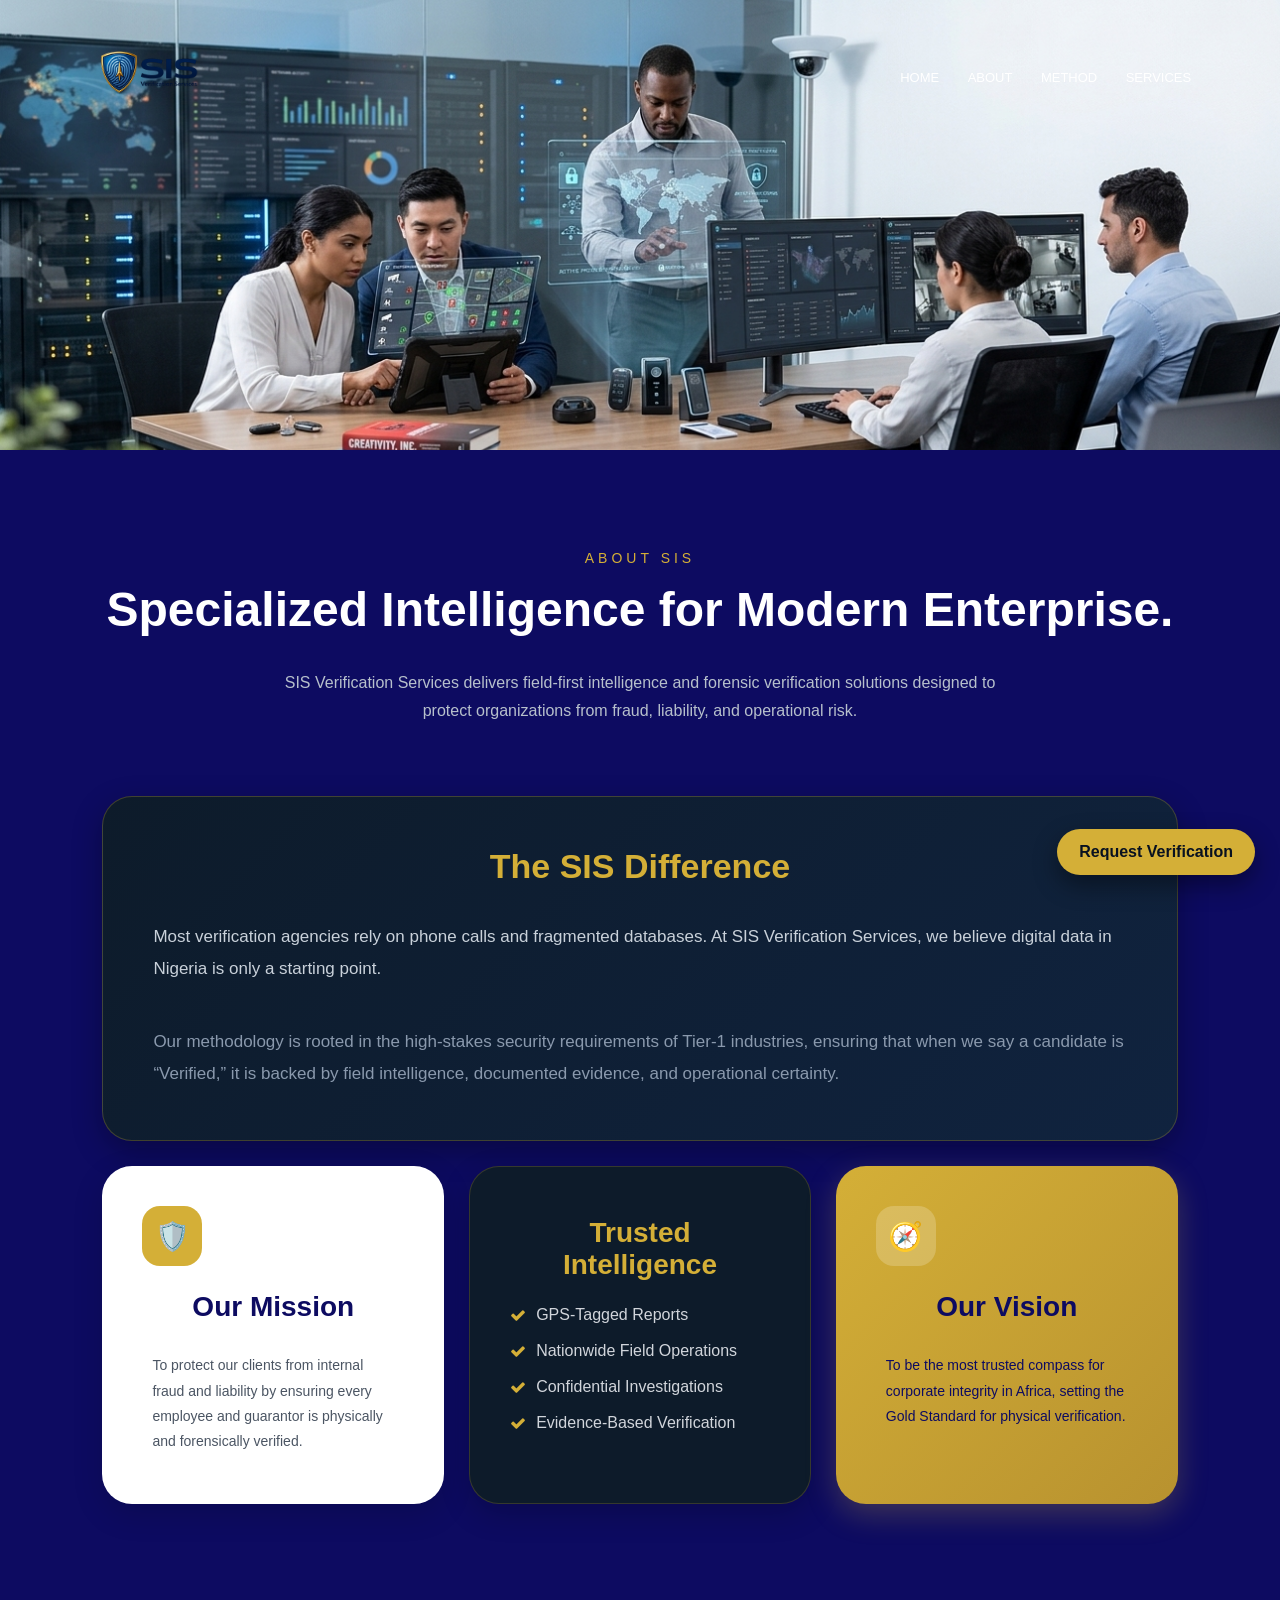
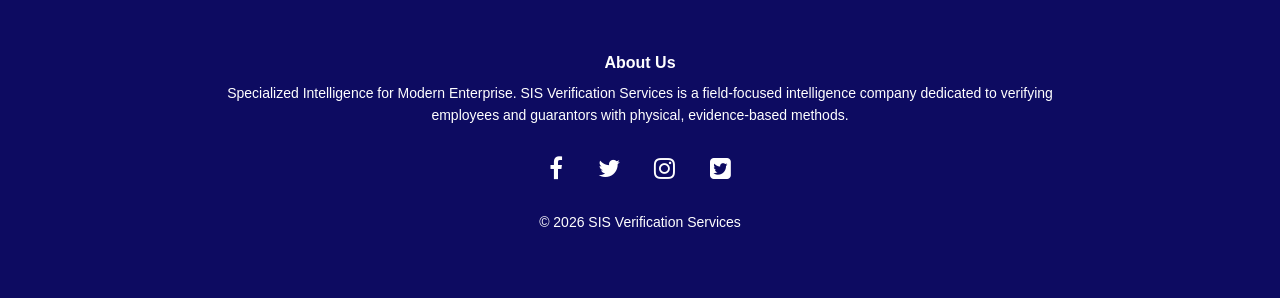
==== about.html @ 5c7cf448 "Add files via upload" ====
<!DOCTYPE html>
<html lang="en">

<head>
    <meta charset="UTF-8">
    <meta name="viewport" content="width=device-width, initial-scale=1.0">
    <title>Document</title>
    <link rel="stylesheet" href="./style.css">
    <link rel="stylesheet" href="https://cdnjs.cloudflare.com/ajax/libs/font-awesome/4.7.0/css/font-awesome.min.css">
</head>

<body class="about-body">
    <section class="sub-header" id="dynamic-header">
        <nav>
            <a href="index.html"><img src="./image/logo png.png" height="100" width="100"></a>
            <div class="nav-links" id="nav-links">
                <i class="fa fa-times" onclick="hideMenu()"></i>
                <ul>
                    <li><a href="./index.html">HOME</a></li>
                    <li><a href="./about.html">ABOUT</a></li>
                    <li><a href="./method.html">METHOD</a></li>
                    <li><a href="./service.html">SERVICES</a></li>
                </ul>
            </div>
            <i class="fa fa-bars" onclick="showMenu()"></i>

        </nav>

    </section>


    <section class="about-section">

        <!-- Section Header -->
        <div class="about-header">
            <span>About SIS</span>
            <h2>Specialized Intelligence for Modern Enterprise.</h2>
            <p>
                SIS Verification Services delivers field-first intelligence and forensic
                verification solutions designed to protect organizations from fraud,
                liability, and operational risk.
            </p>
        </div>

        <!-- Bento Grid -->
        <div class="bento-grid">

            <!-- Large Card -->
            <div class="card large-card">
                <h3>The SIS Difference</h3>
                <p>
                    Most verification agencies rely on phone calls and fragmented databases.
                    At SIS Verification Services, we believe digital data in Nigeria is only
                    a starting point.
                </p>
                <p style="margin-top: 20px; color: #8a99ad;">
                    Our methodology is rooted in the high-stakes security requirements of
                    Tier-1 industries, ensuring that when we say a candidate is “Verified,”
                    it is backed by field intelligence, documented evidence, and operational
                    certainty.
                </p>
            </div>

            <!-- Mission Card -->
            <div class="card mission-card">
                <div class="icon-box">🛡️</div>
                <h3>Our Mission</h3>
                <p>
                    To protect our clients from internal fraud and liability by ensuring
                    every employee and guarantor is physically and forensically verified.
                </p>
            </div>

            <!-- Trust Card -->
            <div class="card trust-card">
                <h3>Trusted Intelligence</h3>
                <ul>
                    <li><i class="fa fa-check" style="color:#D4AF37; margin-right:10px;"></i> GPS-Tagged Reports
                    </li>
                    <li><i class="fa fa-check" style="color:#D4AF37; margin-right:10px;"></i> Nationwide Field
                        Operations</li>
                    <li><i class="fa fa-check" style="color:#D4AF37; margin-right:10px;"></i> Confidential
                        Investigations</li>
                    <li><i class="fa fa-check" style="color:#D4AF37; margin-right:10px;"></i> Evidence-Based
                        Verification</li>
                </ul>
            </div>

            <!-- Vision Card -->
            <div class="card vision-card">
                <div class="icon-box">🧭</div>
                <h3>Our Vision</h3>
                <p>
                    To be the most trusted compass for corporate integrity in Africa,
                    setting the Gold Standard for physical verification.
                </p>
            </div>



        </div>

        <a href="contact.html" class="fixed-cta">
            Request Verification
        </a>
    </section>



    <section class="footer">
        <h4>About Us</h4>
        <p>Specialized Intelligence for Modern Enterprise. SIS Verification Services is a field-focused intelligence
            company
            dedicated to verifying <br>employees and guarantors with physical, evidence-based methods.</p>
        <div class="icons">
            <i class="fa fa-facebook"></i>
            <i class="fa fa-twitter"></i>
            <i class="fa fa-instagram"></i>
            <i class="fa fa-twitter-square"></i>
        </div>

        <p>© 2026 SIS Verification Services</p>
    </section>






</body>

</html>
---- style.css ----
* {
    margin: 0;
    padding: 0;
}


.header {
    min-height: 100vh;
    width: 100%;
    background-image: url(image/background1.png);
    background-position: center;
    background-size: cover;
    position: relative;
}

nav {
    display: flex;
    padding: 2% 6%;
    justify-content: space-between;
    align-items: center;
}

nav img {
    width: 150px;
}

.nav-links {
    flex: 1;
    text-align: right;
}

.nav-links {
    flex: 1;
    text-align: right;
}

.nav-links ul li {
    list-style: none;
    display: inline-block;
    padding: 8px 12px;
    position: relative;
}

.nav-links ul li a {
    color: #fff;
    text-decoration: none;
    font-size: 13px;
}

.nav-links ul li::after {
    content: '';
    width: 0%;
    height: 2px;
    background: #FFC300;
    display: block;
    margin: auto;
    transition: 0.5s;
}

.nav-links ul li:hover::after {
    width: 100%;
}

.text-box {
    width: 90%;
    color: #ffffff;
    position: absolute;
    top: 50%;
    left: 50%;
    transform: translate(-50%, -50%);
    text-align: center;
}

.text-box h1 {
    font-size: 62px;
}
.text-box span{
    color: #FFC300;
    font-weight: bold;
}

.text-box p {
    margin: 10px 0 40px;
    font-size: 14px;
    color: #ffffff;
}

.hero-btn {
    display: inline-block;
    text-decoration: none;
    color: #fff;
    border: 1px solid #fff;
    padding: 12px;
    font-size: 13px;
    background: transparent;
    position: relative;
    cursor: pointer;
}

.hero-btn:hover {
    border: 1px solid #FFC300;
    background: #FFC300;
    transition: 1s;
}

nav .fa {
    display: none;
}

@media(max-width: 700px) {
    .text-box h1 {
        font-size: 20px;
    }

    .nav-links ul li {
        display: block;
    }

    .nav-links {
        position: absolute;
        background: #0D0B61;
        height: 100vh;
        width: 200px;
        top: 0;
        right: -200px;
        text-align: left;
        z-index: 2;
        transition: 1s;

    }

    nav .fa {
        display: block;
        color: #fff;
        margin: 10px;
        font-size: 22px;
        cursor: pointer;
    }

    .nav-links ul {
        padding: 30px;
    }

}




.service {
    width: 80%;
    margin: auto;
    text-align: center;
    padding-top: 100px;
    background-color: rgb(255, 255, 255);
    background-size: 100%;
}

.service h1{
    font-size: 40px;
    font-weight: 600;
    color: #0D0B61;
}

p {
    color: #0D0B61;
    font-size: 14px;
    font-weight: 300;
    line-height: 22px;
    padding: 10px;
}

.row {
    margin: 5%;
    display: flex;
    justify-content: space-between;
}

.service-col {
    flex-basis: 31%;
    background: hsla(51, 93%, 50%, 0.04);
    border-radius: 10px;
    margin-bottom: 5%;
    padding: 20px 12px;
    box-sizing: border-box;
    transition: 0.5s;
}

h1 span{
    color: #FFC300;
}

h3 {
    text-align: center;
    font-weight: 600;
    margin: 10px 0;
    color: #0D0B61;
    font-weight: bolder;
}

.service-col:hover {
    box-shadow: 0 0 20px 0px rgba(0, 0, 0, 0.2);
}

@media(max-width: 700px) {
    .row {
        flex-direction: column;
    }
}



/* facilities */

.facilities {
    width: 80%;
    margin: auto;
    text-align: center;
    padding: 100px;
}

h1 span{
    color: #FFC300;
}

.facilities h1{
    font-size: 40px;
    font-weight: 600;
    color: #0D0B61;
}

.facilities-col {
    flex-basis: 31%;
    border-radius: 10%;
    margin-bottom: 5%;
    text-align: left;
}

.facilities-col img {
    width: 100%;
    border-radius: 10px;
}

.facilities-col p {
    padding: 0;
}

.facilities-col h3 {
    margin-top: 16px;
    margin-bottom: 15px;
    text-align: left;
    color: #0D0B61;
    font-weight: bold;
}

.facilities-col img:hover {
    background: #f44336;
    transition: 1s;
    border: 1px solid #030673;

}

.method {
    display: flex;
    flex-direction: column;
    align-items: center;
    justify-content: center;
    text-align: center;
    padding: 100px 20px;
    background-image: url(./image/background1.png);
    color: rgb(255, 255, 255);
}
h1 span{
    color: #FFC300;
}

.explore-btn {
    display: inline-block;
    text-decoration: none;
    color: #ffffff;
    border: 1px solid #ffffff;
    padding: 12px;
    font-size: 13px;
    background: transparent;
    position: relative;
    cursor: pointer;
}
.explore-btn:hover {
    border: 1px solid #FFC300;
    background: #FFC300;
    transition: 1s;
}
.method p{
    color: #fff;
}


.industries {
    padding: 80px 10%;
    background-color: #fff; /* White background for clarity */
    text-align: center;
}

.industries h1 {
    color: #0D0B61; /* Your Deep Blue */
    font-size: 36px;
    font-weight: 700;
    margin-bottom: 10px;
}

.industries p {
    color: #555;
    font-size: 18px;
    margin-bottom: 50px;
    border-bottom: 3px solid #FFC300; /* Your Gold accent */
    display: inline-block;
    padding-bottom: 5px;
}

.industry-grid {
    display: grid;
    grid-template-columns: repeat(auto-fit, minmax(250px, 1fr));
    gap: 20px;
}

.industry-item {
    background: #0D0B61; /* Deep Blue base */
    color: #fff;
    padding: 30px;
    border-radius: 8px;
    font-weight: 600;
    transition: 0.4s;
    cursor: default;
    border-left: 5px solid #FFC300; /* Subtle Gold edge */
}

/* Hover effect to engage users */
.industry-item:hover {
    background: #FFC300; /* Flips to Gold on hover */
    color: #0D0B61; /* Text flips to Blue */
    transform: translateY(-5px);
}

/* cta action */
.cta {
    display: flex;
    flex-direction: column;
    align-items: center;
    justify-content: center;
    text-align: center;
    padding: 100px 20px;
    background-image: url(./image/background1.png);
    color: rgb(255, 255, 255);
}

.cta h1{
    color: #fff;
}
.cta p{
    color: #fff;
} 

h2 span{
    color: #FFC300;
}

.cta-btn {
    display: inline-block;
    text-decoration: none;
    color: #ffffff;
    border: 1px solid #ffffff;
    padding: 12px;
    font-size: 13px;
    background: transparent;
    position: relative;
    cursor: pointer;
}
.cta-btn:hover {
    border: 1px solid #FFC300;
    background: #FFC300;
    transition: 1s;
}


/* footer */

.footer{
    width: 100%;
    text-align: center;
    padding: 30px 0;
    color: #ffffff;
}
.footer{
    margin-bottom: 25px;
    margin-top: 20px;
    font-weight: 600;
}

.footer p{
    color: #ffffff;
}

.icons {
    padding: 20px 0;
    text-align: center;
}

.icons .fa {
    color: #ffffff; /* Your brand Deep Blue */
    margin: 0 15px;
    font-size: 24px;
    cursor: pointer;
    transition: 0.3s;
}

/* Hover effect using your Gold Standard color */
.icons .fa:hover {
    color: #FFC300; /* Your brand Gold */
    transform: scale(1.2);
}

.home-footer{
    width: 100%;
    text-align: center;
    padding: 30px 0;
    color: #0D0B61;
}
.home-footer{
    margin-bottom: 25px;
    margin-top: 20px;
    font-weight: 600;
}

.home-footer p{
    color: #0D0B61;
}

.home-icons {
    padding: 20px 0;
    text-align: center;
}

.home-icons .fa {
    color:#0D0B61; /* Your brand Deep Blue */
    margin: 0 15px;
    font-size: 24px;
    cursor: pointer;
    transition: 0.3s;
}

/* Hover effect using your Gold Standard color */
.home-icons .fa:hover {
    color: #FFC300; /* Your brand Gold */
    transform: scale(1.2);
}

.service-footer{
    width: 100%;
    text-align: center;
    padding: 30px 0;
    color: #0D0B61;
}
.service-footer{
    margin-bottom: 25px;
    margin-top: 20px;
    font-weight: 600;
}

.service-footer p{
    color: #0D0B61;
}

.home-icons {
    padding: 20px 0;
    text-align: center;
}

.service-icons .fa {
    color:#0D0B61; /* Your brand Deep Blue */
    margin: 0 15px;
    font-size: 24px;
    cursor: pointer;
    transition: 0.3s;
}

/* Hover effect using your Gold Standard color */
.service-icons .fa:hover {
    color: #FFC300; /* Your brand Gold */
    transform: scale(1.2);
}



/* Abour Us */
.sub-header{
    height: 50vh;
    width: 100%;
    background-image: url(./image/aboutpage\ \(1\).png);
    background-position: center;
    background-size: cover;
    text-align: center;
    color: #ffffff;
}

.sub-header h1{
    margin-top: 100px;
}

/* GOOGLE FONT */
@import url('https://fonts.googleapis.com/css2?family=Inter:wght@400;500;600;700;800&display=swap');

.about-section{
    margin: 0;
    padding: 0;
    box-sizing: border-box;
}

.about-body{
    font-family: 'Inter', sans-serif;
    background: #0D0B61;
    color: white;
}

/* ABOUT SECTION */
.about-section{
    padding: 100px 8%;
    background: #0D0B61;
}

/* HEADER */
.about-header{
    text-align: center;
    margin-bottom: 60px;
}

.about-header span{
    color: #D4AF37;
    letter-spacing: 4px;
    text-transform: uppercase;
    font-size: 14px;
    display: block;
    margin-bottom: 15px;
}

.about-header h2{
    font-size: 48px;
    font-weight: 800;
    margin-bottom: 20px;
    line-height: 1.2;
}



.about-header p{
    max-width: 750px;
    margin: auto;
    color: #b7c0cc;
    line-height: 1.8;
    font-size: 16px;
}

/* GRID */
.bento-grid{
    display: grid;
    grid-template-columns: repeat(3, 1fr);
    gap: 25px;
}

/* CARD GENERAL */
.card{
    border-radius: 30px;
    padding: 40px;
    transition: 0.3s ease;
    overflow: hidden;
    position: relative;
}

.card:hover{
    transform: translateY(-6px);
}

/* LARGE CARD */
.large-card{
    grid-column: span 3;
    background: linear-gradient(135deg, #0d1b2a, #10233f);
    border: 1px solid rgba(212, 175, 55, 0.25);
    box-shadow: 0 10px 30px rgba(0,0,0,0.3);
}

.large-card h3{
    color: #D4AF37;
    font-size: 34px;
    margin-bottom: 25px;
}

.large-card p{
    color: #c9d1da;
    line-height: 1.9;
    font-size: 17px;
}

/* MISSION CARD */
.mission-card{
    background: white;
    color: #081120;
    box-shadow: 0 10px 30px rgba(0,0,0,0.15);
}

.mission-card h3{
    font-size: 28px;
    margin-bottom: 20px;
}

.mission-card p{
    color: #4b5563;
    line-height: 1.8;
}

/* VISION CARD */
.vision-card{
    background: linear-gradient(135deg, #D4AF37, #b8922f);
    color: white;
    box-shadow: 0 10px 30px rgba(212, 175, 55, 0.25);
}

.vision-card h3{
    font-size: 28px;
    margin-bottom: 20px;
}

.vision-card p{
    line-height: 1.8;
}

/* TRUST CARD */
.trust-card{
    background: #0d1b2a;
    border: 1px solid rgba(212, 175, 55, 0.2);
    box-shadow: 0 10px 30px rgba(0,0,0,0.2);
}

.trust-card h3{
    color: #D4AF37;
    font-size: 28px;
    margin-bottom: 25px;
}

.trust-card ul{
    list-style: none;
}

.trust-card ul li{
    margin-bottom: 18px;
    color: #d1d5db;
    font-size: 16px;
    display: flex;
    align-items: center;
}

/* ICON BOX */
.icon-box{
    width: 60px;
    height: 60px;
    border-radius: 18px;
    display: flex;
    align-items: center;
    justify-content: center;
    margin-bottom: 25px;
    font-size: 28px;
}

.mission-card .icon-box{
    background: #D4AF37;
}

.vision-card .icon-box{
    background: rgba(255,255,255,0.2);
}



/* RESPONSIVE */
@media(max-width: 992px){
    .bento-grid{
        grid-template-columns: 1fr;
    }
    .large-card{
        grid-column: span 1;
    }
    .about-header h2{
        font-size: 38px;
    }
}

@media(max-width: 600px){
    .about-section{
        padding: 80px 5%;
    }
    .card{
        padding: 30px;
    }
    .about-header h2{
        font-size: 30px;
    }
    .large-card h3,
    .mission-card h3,
    .vision-card h3,
    .trust-card h3{
        font-size: 24px;
    }
}

/* 
Method section */
.method-header{
    height: 50vh;
    width: 100%;
    background-image: url(./image/logooo.png);
    background-position: center;
    background-size: cover;
    text-align: center;
    color: #ffffff;
}

.method-header h1{
    margin-top: 100px;
}


/* PAI SECTION */
.pai-section{
    background-color: #0D0B61;
    color: white;
    padding: 100px 8%;
}

/* HEADER */
.pai-header{
    text-align: center;
    margin-bottom: 60px;
}

.pai-header h2{
    font-size: 42px;
    color: #D4AF37;
    font-weight: 800;
}
.pai-footer span{
    color: #ffffff;
}
#pai span{
    color: #ffffff;
}

.pai-header p{
    margin-top: 10px;
    color: #b7c0cc;
}

.pai-header .intro{
    max-width: 800px;
    margin: 20px auto;
    line-height: 1.8;
    color: #cfd6e0;
}

/* GRID */
.pai-grid{
    display: grid;
    grid-template-columns: repeat(2, 1fr);
    gap: 25px;
    margin-top: 50px;
}

/* CARDS */
.pai-card{
    background: linear-gradient(135deg, #0D0B61, #0D0B61);
    border: 1px solid rgba(212, 175, 55, 0.25);
    border-radius: 25px;
    padding: 30px;
    transition: 0.3s ease;
    box-shadow: 0 10px 25px rgba(0,0,0,0.25);
}

.pai-card:hover{
    transform: translateY(-6px);
    border-color: #D4AF37;
}

.pai-card h3{
    color: #D4AF37;
    font-size: 22px;
    margin-bottom: 15px;
}

.pai-card p{
    color: #cfd6e0;
    line-height: 1.7;
}

/* FOOTER SECTION */
.pai-footer{
    margin-top: 60px;
    text-align: center;
    padding: 40px;
    border-top: 1px solid rgba(212, 175, 55, 0.2);
}

.pai-footer h3{
    color: #D4AF37;
    font-size: 28px;
    margin-bottom: 15px;
}

.pai-footer p{
    max-width: 800px;
    margin: auto;
    color: #cfd6e0;
    line-height: 1.8;
}

.pai-footer .highlight{
    margin-top: 20px;
    color: white;
    font-weight: 600;
    font-size: 18px;
}

/* RESPONSIVE */
@media(max-width: 900px){
    .pai-grid{
        grid-template-columns: 1fr;
    }

    .pai-header h2{
        font-size: 32px;
    }
}


/* SERVICES SECTION */

.serve-header{
    height: 50vh;
    width: 100%;
    background-image: url(./image/service\ img.png);
    background-position: center;
    background-size: cover;
    text-align: center;
    color: #ffffff;
}

.serve-header h1{
    margin-top: 100px;
}

.services-section{
    background: #0D0B61;
    padding: 110px 8%;
    color: white;
    overflow: hidden;
}

/* HEADER */
.services-header{
    text-align: center;
    margin-bottom: 70px;
}

.services-header span{
    color: #D4AF37;
    text-transform: uppercase;
    letter-spacing: 4px;
    font-size: 14px;
    font-weight: 600;
}

.services-header h2{
    font-size: 48px;
    max-width: 850px;
    margin: 20px auto;
    line-height: 1.2;
    font-weight: 800;
}


.services-header p{
    max-width: 800px;
    margin: auto;
    color: #c7cfdb;
    line-height: 1.9;
    font-size: 16px;
}

/* GRID */
.services-grid{
    display: grid;
    grid-template-columns: repeat(2, 1fr);
    gap: 30px;
}

/* CARD */
.service-card{
    position: relative;
    background: linear-gradient(145deg, #0D0B61, #111827);
    border: 1px solid rgba(212, 175, 55, 0.2);
    border-radius: 28px;
    padding: 40px;
    transition: 0.4s ease;
    overflow: hidden;
    box-shadow: 0 15px 35px rgba(0,0,0,0.25);
}

/* HOVER EFFECT */
.service-card:hover{
    transform: translateY(-10px);
    border-color: #D4AF37;
}

/* GOLD GLOW */
.service-card::before{
    content: "";
    position: absolute;
    width: 180px;
    height: 180px;
    background: rgba(212, 175, 55, 0.08);
    border-radius: 50%;
    top: -60px;
    right: -60px;
}

/* ICON */
.service-icon{
    width: 70px;
    height: 70px;
    background: rgba(212, 175, 55, 0.12);
    border: 1px solid rgba(212, 175, 55, 0.3);
    border-radius: 20px;
    display: flex;
    align-items: center;
    justify-content: center;
    font-size: 32px;
    margin-bottom: 25px;
    color: #D4AF37;
}

/* TITLE */
.service-card h3{
    font-size: 28px;
    margin-bottom: 18px;
    color: white;
}

/* TEXT */
.service-card p{
    color: #d4d9e2;
    line-height: 1.9;
    font-size: 15px;
    margin-bottom: 25px;
}

/* HIGHLIGHT */
.service-highlight{
    display: inline-block;
    padding: 12px 18px;
    background: rgba(212, 175, 55, 0.12);
    border: 1px solid rgba(212, 175, 55, 0.25);
    border-radius: 14px;
    color: #D4AF37;
    font-weight: 600;
    font-size: 14px;
}

/* RESPONSIVE */
@media(max-width: 992px){

    .services-grid{
        grid-template-columns: 1fr;
    }

    .services-header h2{
        font-size: 38px;
    }

}

@media(max-width: 600px){

    .services-section{
        padding: 90px 5%;
    }

    .services-header h2{
        font-size: 30px;
    }

    .service-card{
        padding: 30px;
    }

    .service-card h3{
        font-size: 24px;
    }

}

  /* cta container */

.cta-container{
    text-align: center;
    margin-top: 80px;
    padding: 50px;
    background: linear-gradient(135deg, #0D0B61, #081120);
    border: 1px solid rgba(212, 175, 55, 0.3);
    border-radius: 25px;
}

.cta-container h3{
    font-size: 28px;
    color: #D4AF37;
    margin-bottom: 10px;
}

.cta-container p{
    color: #cfd6e0;
    margin-bottom: 25px;
}

.cta-button{
    display: inline-block;
    padding: 14px 30px;
    background: #D4AF37;
    color: #081120;
    font-weight: 700;
    border-radius: 12px;
    text-decoration: none;
    transition: 0.3s ease;
}

.cta-button:hover{
    background: white;
    transform: translateY(-3px);
}


/* cta contact */

.contact-section{
    padding: 100px 8%;
    background-color: #0D0B61;
}

.contact-header{
    text-align: center;
    margin-bottom: 50px;
}

.contact-header h2{
    color: #D4AF37;
    font-size: 40px;
}

.contact-header p{
    color: #cfd6e0;
    margin-top: 10px;
}

/* FORM */
.contact-form-header{
    height: 50vh;
    width: 100%;
    background-image: url(./image/contactemp.png);
    background-position: center;
    background-size: cover;
    text-align: center;
    color: #ffffff;
}

.contact-form-header h1{
    margin-top: 100px;
}
.contact-form{
    max-width: 650px;
    margin: auto;
    display: flex;
    flex-direction: column;
    gap: 18px;
}

.contact-form input,
.contact-form select,
.contact-form textarea{
    padding: 15px;
    border-radius: 12px;
    border: 1px solid rgba(212, 175, 55, 0.3);
    background: #110f83;
    color: white;
    outline: none;
}

.contact-form textarea{
    min-height: 140px;
    resize: none;
}

.contact-form button{
    padding: 15px;
    background: #D4AF37;
    color: #081120;
    font-weight: 700;
    border: none;
    border-radius: 12px;
    cursor: pointer;
    transition: 0.3s ease;
}

.contact-form button:hover{
    background: white;
    transform: translateY(-3px);
}


/* Request Verification */

.fixed-cta{
    position: fixed;
    bottom: 25px;
    right: 25px;
    background: #D4AF37;
    color: #081120;
    padding: 14px 22px;
    border-radius: 50px;
    font-weight: 700;
    text-decoration: none;
    box-shadow: 0 10px 25px rgba(0,0,0,0.4);
    z-index: 9999;
    transition: 0.3s ease;
    white-space: nowrap;
}

/* hover effect */
.fixed-cta:hover{
    background: white;
    transform: translateY(-3px);
}

/* 📱 MOBILE FIX */
@media (max-width: 768px){

    .fixed-cta{
        bottom: 90px;   /* pushes it above browser bottom bar */
        right: 15px;
        padding: 12px 18px;
        font-size: 14px;
    }
}

/* 📱 VERY SMALL SCREENS */
@media (max-width: 480px){

    .fixed-cta{
        bottom: 100px;
        right: 12px;
        font-size: 13px;
        padding: 10px 16px;
    }
}
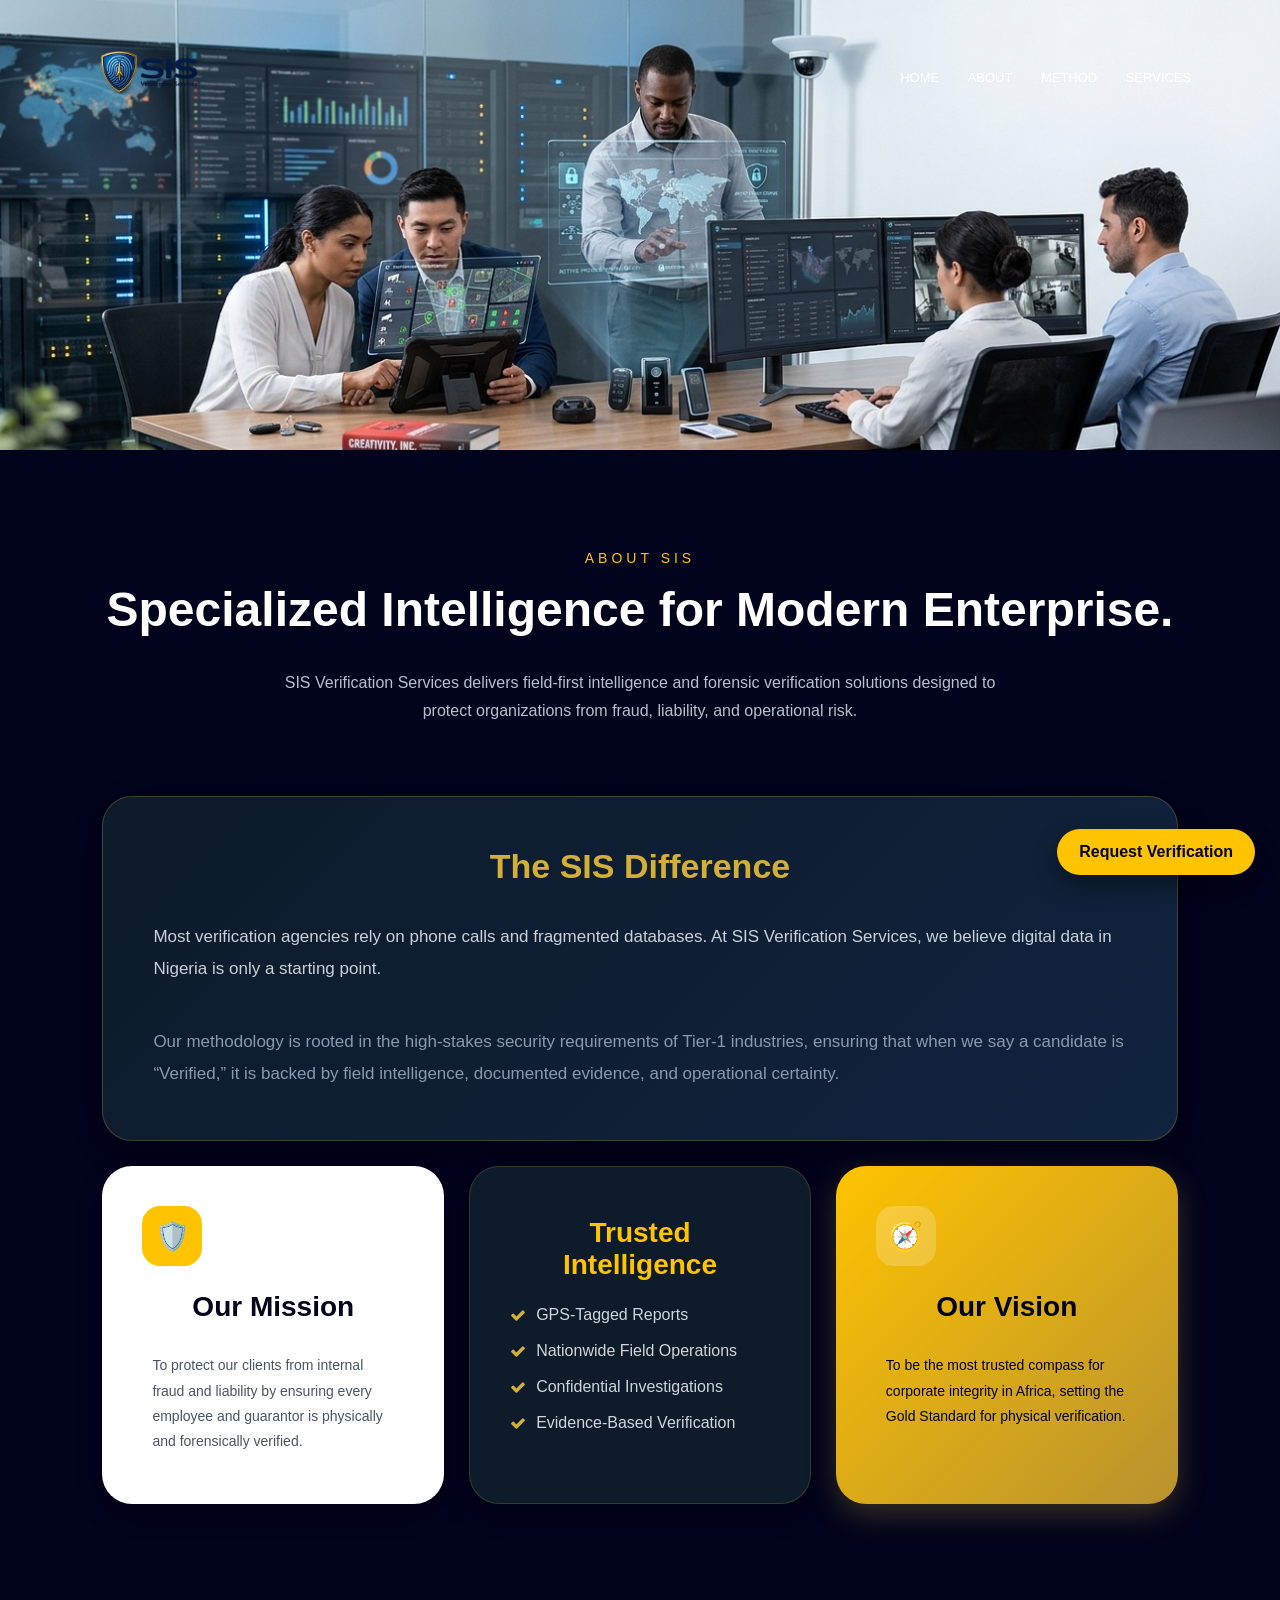
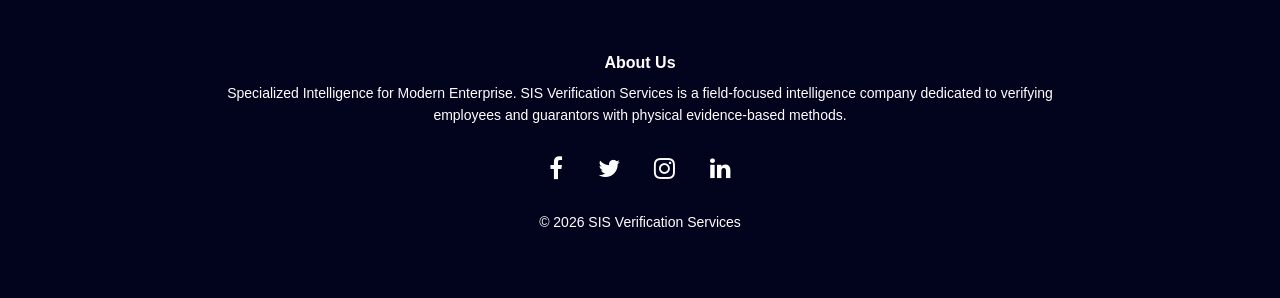
==== commit 010b281e: "Initial SIS website upload" ====
--- a/about.html
+++ b/about.html
@@ -1,132 +1,132 @@
-<!DOCTYPE html>
-<html lang="en">
-
-<head>
-    <meta charset="UTF-8">
-    <meta name="viewport" content="width=device-width, initial-scale=1.0">
-    <title>Document</title>
-    <link rel="stylesheet" href="./style.css">
-    <link rel="stylesheet" href="https://cdnjs.cloudflare.com/ajax/libs/font-awesome/4.7.0/css/font-awesome.min.css">
-</head>
-
-<body class="about-body">
-    <section class="sub-header" id="dynamic-header">
-        <nav>
-            <a href="index.html"><img src="./image/logo png.png" height="100" width="100"></a>
-            <div class="nav-links" id="nav-links">
-                <i class="fa fa-times" onclick="hideMenu()"></i>
-                <ul>
-                    <li><a href="./index.html">HOME</a></li>
-                    <li><a href="./about.html">ABOUT</a></li>
-                    <li><a href="./method.html">METHOD</a></li>
-                    <li><a href="./service.html">SERVICES</a></li>
-                </ul>
-            </div>
-            <i class="fa fa-bars" onclick="showMenu()"></i>
-
-        </nav>
-
-    </section>
-
-
-    <section class="about-section">
-
-        <!-- Section Header -->
-        <div class="about-header">
-            <span>About SIS</span>
-            <h2>Specialized Intelligence for Modern Enterprise.</h2>
-            <p>
-                SIS Verification Services delivers field-first intelligence and forensic
-                verification solutions designed to protect organizations from fraud,
-                liability, and operational risk.
-            </p>
-        </div>
-
-        <!-- Bento Grid -->
-        <div class="bento-grid">
-
-            <!-- Large Card -->
-            <div class="card large-card">
-                <h3>The SIS Difference</h3>
-                <p>
-                    Most verification agencies rely on phone calls and fragmented databases.
-                    At SIS Verification Services, we believe digital data in Nigeria is only
-                    a starting point.
-                </p>
-                <p style="margin-top: 20px; color: #8a99ad;">
-                    Our methodology is rooted in the high-stakes security requirements of
-                    Tier-1 industries, ensuring that when we say a candidate is “Verified,”
-                    it is backed by field intelligence, documented evidence, and operational
-                    certainty.
-                </p>
-            </div>
-
-            <!-- Mission Card -->
-            <div class="card mission-card">
-                <div class="icon-box">🛡️</div>
-                <h3>Our Mission</h3>
-                <p>
-                    To protect our clients from internal fraud and liability by ensuring
-                    every employee and guarantor is physically and forensically verified.
-                </p>
-            </div>
-
-            <!-- Trust Card -->
-            <div class="card trust-card">
-                <h3>Trusted Intelligence</h3>
-                <ul>
-                    <li><i class="fa fa-check" style="color:#D4AF37; margin-right:10px;"></i> GPS-Tagged Reports
-                    </li>
-                    <li><i class="fa fa-check" style="color:#D4AF37; margin-right:10px;"></i> Nationwide Field
-                        Operations</li>
-                    <li><i class="fa fa-check" style="color:#D4AF37; margin-right:10px;"></i> Confidential
-                        Investigations</li>
-                    <li><i class="fa fa-check" style="color:#D4AF37; margin-right:10px;"></i> Evidence-Based
-                        Verification</li>
-                </ul>
-            </div>
-
-            <!-- Vision Card -->
-            <div class="card vision-card">
-                <div class="icon-box">🧭</div>
-                <h3>Our Vision</h3>
-                <p>
-                    To be the most trusted compass for corporate integrity in Africa,
-                    setting the Gold Standard for physical verification.
-                </p>
-            </div>
-
-
-
-        </div>
-
-        <a href="contact.html" class="fixed-cta">
-            Request Verification
-        </a>
-    </section>
-
-
-
-    <section class="footer">
-        <h4>About Us</h4>
-        <p>Specialized Intelligence for Modern Enterprise. SIS Verification Services is a field-focused intelligence
-            company
-            dedicated to verifying <br>employees and guarantors with physical, evidence-based methods.</p>
-        <div class="icons">
-            <i class="fa fa-facebook"></i>
-            <i class="fa fa-twitter"></i>
-            <i class="fa fa-instagram"></i>
-            <i class="fa fa-twitter-square"></i>
-        </div>
-
-        <p>© 2026 SIS Verification Services</p>
-    </section>
-
-
-
-
-
-
-</body>
-
+<!DOCTYPE html>
+<html lang="en">
+
+<head>
+    <meta charset="UTF-8">
+    <meta name="viewport" content="width=device-width, initial-scale=1.0">
+    <title>Document</title>
+    <link rel="stylesheet" href="./style.css">
+    <link rel="stylesheet" href="https://cdnjs.cloudflare.com/ajax/libs/font-awesome/4.7.0/css/font-awesome.min.css">
+</head>
+
+<body class="about-body">
+    <section class="sub-header" id="dynamic-header">
+        <nav>
+            <a href="index.html"><img src="./image/logo png.png" height="100" width="100"></a>
+            <div class="nav-links" id="nav-links">
+                <i class="fa fa-times" onclick="hideMenu()"></i>
+                <ul>
+                    <li><a href="./index.html">HOME</a></li>
+                    <li><a href="./about.html">ABOUT</a></li>
+                    <li><a href="./method.html">METHOD</a></li>
+                    <li><a href="./service.html">SERVICES</a></li>
+                </ul>
+            </div>
+            <i class="fa fa-bars" onclick="showMenu()"></i>
+
+        </nav>
+
+    </section>
+
+
+    <section class="about-section">
+
+        <!-- Section Header -->
+        <div class="about-header">
+            <span>About SIS</span>
+            <h2>Specialized Intelligence for Modern Enterprise.</h2>
+            <p>
+                SIS Verification Services delivers field-first intelligence and forensic
+                verification solutions designed to protect organizations from fraud,
+                liability, and operational risk.
+            </p>
+        </div>
+
+        <!-- Bento Grid -->
+        <div class="bento-grid">
+
+            <!-- Large Card -->
+            <div class="card large-card">
+                <h3>The SIS Difference</h3>
+                <p>
+                    Most verification agencies rely on phone calls and fragmented databases.
+                    At SIS Verification Services, we believe digital data in Nigeria is only
+                    a starting point.
+                </p>
+                <p style="margin-top: 20px; color: #8a99ad;">
+                    Our methodology is rooted in the high-stakes security requirements of
+                    Tier-1 industries, ensuring that when we say a candidate is “Verified,”
+                    it is backed by field intelligence, documented evidence, and operational
+                    certainty.
+                </p>
+            </div>
+
+            <!-- Mission Card -->
+            <div class="card mission-card">
+                <div class="icon-box">🛡️</div>
+                <h3>Our Mission</h3>
+                <p>
+                    To protect our clients from internal fraud and liability by ensuring
+                    every employee and guarantor is physically and forensically verified.
+                </p>
+            </div>
+
+            <!-- Trust Card -->
+            <div class="card trust-card">
+                <h3>Trusted Intelligence</h3>
+                <ul>
+                    <li><i class="fa fa-check" style="color:#D4AF37; margin-right:10px;"></i> GPS-Tagged Reports
+                    </li>
+                    <li><i class="fa fa-check" style="color:#D4AF37; margin-right:10px;"></i> Nationwide Field
+                        Operations</li>
+                    <li><i class="fa fa-check" style="color:#D4AF37; margin-right:10px;"></i> Confidential
+                        Investigations</li>
+                    <li><i class="fa fa-check" style="color:#D4AF37; margin-right:10px;"></i> Evidence-Based
+                        Verification</li>
+                </ul>
+            </div>
+
+            <!-- Vision Card -->
+            <div class="card vision-card">
+                <div class="icon-box">🧭</div>
+                <h3>Our Vision</h3>
+                <p>
+                    To be the most trusted compass for corporate integrity in Africa,
+                    setting the Gold Standard for physical verification.
+                </p>
+            </div>
+
+
+
+        </div>
+
+        <a href="contact.html" class="fixed-cta">
+            Request Verification
+        </a>
+    </section>
+
+
+
+    <section class="footer">
+        <h4>About Us</h4>
+        <p>Specialized Intelligence for Modern Enterprise. SIS Verification Services is a field-focused intelligence
+            company
+            dedicated to verifying <br>employees and guarantors with physical evidence-based methods.</p>
+        <div class="icons">
+            <i class="fa fa-facebook"></i>
+            <i class="fa fa-twitter"></i>
+            <i class="fa fa-instagram"></i>
+            <i class="fa fa-linkedin"></i>
+        </div>
+
+        <p>© 2026 SIS Verification Services</p>
+    </section>
+
+
+
+
+
+
+</body>
+
 </html>
--- a/style.css
+++ b/style.css
@@ -1,1166 +1,1207 @@
-* {
-    margin: 0;
-    padding: 0;
-}
-
-
-.header {
-    min-height: 100vh;
-    width: 100%;
-    background-image: url(image/background1.png);
-    background-position: center;
-    background-size: cover;
-    position: relative;
-}
-
-nav {
-    display: flex;
-    padding: 2% 6%;
-    justify-content: space-between;
-    align-items: center;
-}
-
-nav img {
-    width: 150px;
-}
-
-.nav-links {
-    flex: 1;
-    text-align: right;
-}
-
-.nav-links {
-    flex: 1;
-    text-align: right;
-}
-
-.nav-links ul li {
-    list-style: none;
-    display: inline-block;
-    padding: 8px 12px;
-    position: relative;
-}
-
-.nav-links ul li a {
-    color: #fff;
-    text-decoration: none;
-    font-size: 13px;
-}
-
-.nav-links ul li::after {
-    content: '';
-    width: 0%;
-    height: 2px;
-    background: #FFC300;
-    display: block;
-    margin: auto;
-    transition: 0.5s;
-}
-
-.nav-links ul li:hover::after {
-    width: 100%;
-}
-
-.text-box {
-    width: 90%;
-    color: #ffffff;
-    position: absolute;
-    top: 50%;
-    left: 50%;
-    transform: translate(-50%, -50%);
-    text-align: center;
-}
-
-.text-box h1 {
-    font-size: 62px;
-}
-.text-box span{
-    color: #FFC300;
-    font-weight: bold;
-}
-
-.text-box p {
-    margin: 10px 0 40px;
-    font-size: 14px;
-    color: #ffffff;
-}
-
-.hero-btn {
-    display: inline-block;
-    text-decoration: none;
-    color: #fff;
-    border: 1px solid #fff;
-    padding: 12px;
-    font-size: 13px;
-    background: transparent;
-    position: relative;
-    cursor: pointer;
-}
-
-.hero-btn:hover {
-    border: 1px solid #FFC300;
-    background: #FFC300;
-    transition: 1s;
-}
-
-nav .fa {
-    display: none;
-}
-
-@media(max-width: 700px) {
-    .text-box h1 {
-        font-size: 20px;
-    }
-
-    .nav-links ul li {
-        display: block;
-    }
-
-    .nav-links {
-        position: absolute;
-        background: #0D0B61;
-        height: 100vh;
-        width: 200px;
-        top: 0;
-        right: -200px;
-        text-align: left;
-        z-index: 2;
-        transition: 1s;
-
-    }
-
-    nav .fa {
-        display: block;
-        color: #fff;
-        margin: 10px;
-        font-size: 22px;
-        cursor: pointer;
-    }
-
-    .nav-links ul {
-        padding: 30px;
-    }
-
-}
-
-
-
-
-.service {
-    width: 80%;
-    margin: auto;
-    text-align: center;
-    padding-top: 100px;
-    background-color: rgb(255, 255, 255);
-    background-size: 100%;
-}
-
-.service h1{
-    font-size: 40px;
-    font-weight: 600;
-    color: #0D0B61;
-}
-
-p {
-    color: #0D0B61;
-    font-size: 14px;
-    font-weight: 300;
-    line-height: 22px;
-    padding: 10px;
-}
-
-.row {
-    margin: 5%;
-    display: flex;
-    justify-content: space-between;
-}
-
-.service-col {
-    flex-basis: 31%;
-    background: hsla(51, 93%, 50%, 0.04);
-    border-radius: 10px;
-    margin-bottom: 5%;
-    padding: 20px 12px;
-    box-sizing: border-box;
-    transition: 0.5s;
-}
-
-h1 span{
-    color: #FFC300;
-}
-
-h3 {
-    text-align: center;
-    font-weight: 600;
-    margin: 10px 0;
-    color: #0D0B61;
-    font-weight: bolder;
-}
-
-.service-col:hover {
-    box-shadow: 0 0 20px 0px rgba(0, 0, 0, 0.2);
-}
-
-@media(max-width: 700px) {
-    .row {
-        flex-direction: column;
-    }
-}
-
-
-
-/* facilities */
-
-.facilities {
-    width: 80%;
-    margin: auto;
-    text-align: center;
-    padding: 100px;
-}
-
-h1 span{
-    color: #FFC300;
-}
-
-.facilities h1{
-    font-size: 40px;
-    font-weight: 600;
-    color: #0D0B61;
-}
-
-.facilities-col {
-    flex-basis: 31%;
-    border-radius: 10%;
-    margin-bottom: 5%;
-    text-align: left;
-}
-
-.facilities-col img {
-    width: 100%;
-    border-radius: 10px;
-}
-
-.facilities-col p {
-    padding: 0;
-}
-
-.facilities-col h3 {
-    margin-top: 16px;
-    margin-bottom: 15px;
-    text-align: left;
-    color: #0D0B61;
-    font-weight: bold;
-}
-
-.facilities-col img:hover {
-    background: #f44336;
-    transition: 1s;
-    border: 1px solid #030673;
-
-}
-
-.method {
-    display: flex;
-    flex-direction: column;
-    align-items: center;
-    justify-content: center;
-    text-align: center;
-    padding: 100px 20px;
-    background-image: url(./image/background1.png);
-    color: rgb(255, 255, 255);
-}
-h1 span{
-    color: #FFC300;
-}
-
-.explore-btn {
-    display: inline-block;
-    text-decoration: none;
-    color: #ffffff;
-    border: 1px solid #ffffff;
-    padding: 12px;
-    font-size: 13px;
-    background: transparent;
-    position: relative;
-    cursor: pointer;
-}
-.explore-btn:hover {
-    border: 1px solid #FFC300;
-    background: #FFC300;
-    transition: 1s;
-}
-.method p{
-    color: #fff;
-}
-
-
-.industries {
-    padding: 80px 10%;
-    background-color: #fff; /* White background for clarity */
-    text-align: center;
-}
-
-.industries h1 {
-    color: #0D0B61; /* Your Deep Blue */
-    font-size: 36px;
-    font-weight: 700;
-    margin-bottom: 10px;
-}
-
-.industries p {
-    color: #555;
-    font-size: 18px;
-    margin-bottom: 50px;
-    border-bottom: 3px solid #FFC300; /* Your Gold accent */
-    display: inline-block;
-    padding-bottom: 5px;
-}
-
-.industry-grid {
-    display: grid;
-    grid-template-columns: repeat(auto-fit, minmax(250px, 1fr));
-    gap: 20px;
-}
-
-.industry-item {
-    background: #0D0B61; /* Deep Blue base */
-    color: #fff;
-    padding: 30px;
-    border-radius: 8px;
-    font-weight: 600;
-    transition: 0.4s;
-    cursor: default;
-    border-left: 5px solid #FFC300; /* Subtle Gold edge */
-}
-
-/* Hover effect to engage users */
-.industry-item:hover {
-    background: #FFC300; /* Flips to Gold on hover */
-    color: #0D0B61; /* Text flips to Blue */
-    transform: translateY(-5px);
-}
-
-/* cta action */
-.cta {
-    display: flex;
-    flex-direction: column;
-    align-items: center;
-    justify-content: center;
-    text-align: center;
-    padding: 100px 20px;
-    background-image: url(./image/background1.png);
-    color: rgb(255, 255, 255);
-}
-
-.cta h1{
-    color: #fff;
-}
-.cta p{
-    color: #fff;
-} 
-
-h2 span{
-    color: #FFC300;
-}
-
-.cta-btn {
-    display: inline-block;
-    text-decoration: none;
-    color: #ffffff;
-    border: 1px solid #ffffff;
-    padding: 12px;
-    font-size: 13px;
-    background: transparent;
-    position: relative;
-    cursor: pointer;
-}
-.cta-btn:hover {
-    border: 1px solid #FFC300;
-    background: #FFC300;
-    transition: 1s;
-}
-
-
-/* footer */
-
-.footer{
-    width: 100%;
-    text-align: center;
-    padding: 30px 0;
-    color: #ffffff;
-}
-.footer{
-    margin-bottom: 25px;
-    margin-top: 20px;
-    font-weight: 600;
-}
-
-.footer p{
-    color: #ffffff;
-}
-
-.icons {
-    padding: 20px 0;
-    text-align: center;
-}
-
-.icons .fa {
-    color: #ffffff; /* Your brand Deep Blue */
-    margin: 0 15px;
-    font-size: 24px;
-    cursor: pointer;
-    transition: 0.3s;
-}
-
-/* Hover effect using your Gold Standard color */
-.icons .fa:hover {
-    color: #FFC300; /* Your brand Gold */
-    transform: scale(1.2);
-}
-
-.home-footer{
-    width: 100%;
-    text-align: center;
-    padding: 30px 0;
-    color: #0D0B61;
-}
-.home-footer{
-    margin-bottom: 25px;
-    margin-top: 20px;
-    font-weight: 600;
-}
-
-.home-footer p{
-    color: #0D0B61;
-}
-
-.home-icons {
-    padding: 20px 0;
-    text-align: center;
-}
-
-.home-icons .fa {
-    color:#0D0B61; /* Your brand Deep Blue */
-    margin: 0 15px;
-    font-size: 24px;
-    cursor: pointer;
-    transition: 0.3s;
-}
-
-/* Hover effect using your Gold Standard color */
-.home-icons .fa:hover {
-    color: #FFC300; /* Your brand Gold */
-    transform: scale(1.2);
-}
-
-.service-footer{
-    width: 100%;
-    text-align: center;
-    padding: 30px 0;
-    color: #0D0B61;
-}
-.service-footer{
-    margin-bottom: 25px;
-    margin-top: 20px;
-    font-weight: 600;
-}
-
-.service-footer p{
-    color: #0D0B61;
-}
-
-.home-icons {
-    padding: 20px 0;
-    text-align: center;
-}
-
-.service-icons .fa {
-    color:#0D0B61; /* Your brand Deep Blue */
-    margin: 0 15px;
-    font-size: 24px;
-    cursor: pointer;
-    transition: 0.3s;
-}
-
-/* Hover effect using your Gold Standard color */
-.service-icons .fa:hover {
-    color: #FFC300; /* Your brand Gold */
-    transform: scale(1.2);
-}
-
-
-
-/* Abour Us */
-.sub-header{
-    height: 50vh;
-    width: 100%;
-    background-image: url(./image/aboutpage\ \(1\).png);
-    background-position: center;
-    background-size: cover;
-    text-align: center;
-    color: #ffffff;
-}
-
-.sub-header h1{
-    margin-top: 100px;
-}
-
-/* GOOGLE FONT */
-@import url('https://fonts.googleapis.com/css2?family=Inter:wght@400;500;600;700;800&display=swap');
-
-.about-section{
-    margin: 0;
-    padding: 0;
-    box-sizing: border-box;
-}
-
-.about-body{
-    font-family: 'Inter', sans-serif;
-    background: #0D0B61;
-    color: white;
-}
-
-/* ABOUT SECTION */
-.about-section{
-    padding: 100px 8%;
-    background: #0D0B61;
-}
-
-/* HEADER */
-.about-header{
-    text-align: center;
-    margin-bottom: 60px;
-}
-
-.about-header span{
-    color: #D4AF37;
-    letter-spacing: 4px;
-    text-transform: uppercase;
-    font-size: 14px;
-    display: block;
-    margin-bottom: 15px;
-}
-
-.about-header h2{
-    font-size: 48px;
-    font-weight: 800;
-    margin-bottom: 20px;
-    line-height: 1.2;
-}
-
-
-
-.about-header p{
-    max-width: 750px;
-    margin: auto;
-    color: #b7c0cc;
-    line-height: 1.8;
-    font-size: 16px;
-}
-
-/* GRID */
-.bento-grid{
-    display: grid;
-    grid-template-columns: repeat(3, 1fr);
-    gap: 25px;
-}
-
-/* CARD GENERAL */
-.card{
-    border-radius: 30px;
-    padding: 40px;
-    transition: 0.3s ease;
-    overflow: hidden;
-    position: relative;
-}
-
-.card:hover{
-    transform: translateY(-6px);
-}
-
-/* LARGE CARD */
-.large-card{
-    grid-column: span 3;
-    background: linear-gradient(135deg, #0d1b2a, #10233f);
-    border: 1px solid rgba(212, 175, 55, 0.25);
-    box-shadow: 0 10px 30px rgba(0,0,0,0.3);
-}
-
-.large-card h3{
-    color: #D4AF37;
-    font-size: 34px;
-    margin-bottom: 25px;
-}
-
-.large-card p{
-    color: #c9d1da;
-    line-height: 1.9;
-    font-size: 17px;
-}
-
-/* MISSION CARD */
-.mission-card{
-    background: white;
-    color: #081120;
-    box-shadow: 0 10px 30px rgba(0,0,0,0.15);
-}
-
-.mission-card h3{
-    font-size: 28px;
-    margin-bottom: 20px;
-}
-
-.mission-card p{
-    color: #4b5563;
-    line-height: 1.8;
-}
-
-/* VISION CARD */
-.vision-card{
-    background: linear-gradient(135deg, #D4AF37, #b8922f);
-    color: white;
-    box-shadow: 0 10px 30px rgba(212, 175, 55, 0.25);
-}
-
-.vision-card h3{
-    font-size: 28px;
-    margin-bottom: 20px;
-}
-
-.vision-card p{
-    line-height: 1.8;
-}
-
-/* TRUST CARD */
-.trust-card{
-    background: #0d1b2a;
-    border: 1px solid rgba(212, 175, 55, 0.2);
-    box-shadow: 0 10px 30px rgba(0,0,0,0.2);
-}
-
-.trust-card h3{
-    color: #D4AF37;
-    font-size: 28px;
-    margin-bottom: 25px;
-}
-
-.trust-card ul{
-    list-style: none;
-}
-
-.trust-card ul li{
-    margin-bottom: 18px;
-    color: #d1d5db;
-    font-size: 16px;
-    display: flex;
-    align-items: center;
-}
-
-/* ICON BOX */
-.icon-box{
-    width: 60px;
-    height: 60px;
-    border-radius: 18px;
-    display: flex;
-    align-items: center;
-    justify-content: center;
-    margin-bottom: 25px;
-    font-size: 28px;
-}
-
-.mission-card .icon-box{
-    background: #D4AF37;
-}
-
-.vision-card .icon-box{
-    background: rgba(255,255,255,0.2);
-}
-
-
-
-/* RESPONSIVE */
-@media(max-width: 992px){
-    .bento-grid{
-        grid-template-columns: 1fr;
-    }
-    .large-card{
-        grid-column: span 1;
-    }
-    .about-header h2{
-        font-size: 38px;
-    }
-}
-
-@media(max-width: 600px){
-    .about-section{
-        padding: 80px 5%;
-    }
-    .card{
-        padding: 30px;
-    }
-    .about-header h2{
-        font-size: 30px;
-    }
-    .large-card h3,
-    .mission-card h3,
-    .vision-card h3,
-    .trust-card h3{
-        font-size: 24px;
-    }
-}
-
-/* 
-Method section */
-.method-header{
-    height: 50vh;
-    width: 100%;
-    background-image: url(./image/logooo.png);
-    background-position: center;
-    background-size: cover;
-    text-align: center;
-    color: #ffffff;
-}
-
-.method-header h1{
-    margin-top: 100px;
-}
-
-
-/* PAI SECTION */
-.pai-section{
-    background-color: #0D0B61;
-    color: white;
-    padding: 100px 8%;
-}
-
-/* HEADER */
-.pai-header{
-    text-align: center;
-    margin-bottom: 60px;
-}
-
-.pai-header h2{
-    font-size: 42px;
-    color: #D4AF37;
-    font-weight: 800;
-}
-.pai-footer span{
-    color: #ffffff;
-}
-#pai span{
-    color: #ffffff;
-}
-
-.pai-header p{
-    margin-top: 10px;
-    color: #b7c0cc;
-}
-
-.pai-header .intro{
-    max-width: 800px;
-    margin: 20px auto;
-    line-height: 1.8;
-    color: #cfd6e0;
-}
-
-/* GRID */
-.pai-grid{
-    display: grid;
-    grid-template-columns: repeat(2, 1fr);
-    gap: 25px;
-    margin-top: 50px;
-}
-
-/* CARDS */
-.pai-card{
-    background: linear-gradient(135deg, #0D0B61, #0D0B61);
-    border: 1px solid rgba(212, 175, 55, 0.25);
-    border-radius: 25px;
-    padding: 30px;
-    transition: 0.3s ease;
-    box-shadow: 0 10px 25px rgba(0,0,0,0.25);
-}
-
-.pai-card:hover{
-    transform: translateY(-6px);
-    border-color: #D4AF37;
-}
-
-.pai-card h3{
-    color: #D4AF37;
-    font-size: 22px;
-    margin-bottom: 15px;
-}
-
-.pai-card p{
-    color: #cfd6e0;
-    line-height: 1.7;
-}
-
-/* FOOTER SECTION */
-.pai-footer{
-    margin-top: 60px;
-    text-align: center;
-    padding: 40px;
-    border-top: 1px solid rgba(212, 175, 55, 0.2);
-}
-
-.pai-footer h3{
-    color: #D4AF37;
-    font-size: 28px;
-    margin-bottom: 15px;
-}
-
-.pai-footer p{
-    max-width: 800px;
-    margin: auto;
-    color: #cfd6e0;
-    line-height: 1.8;
-}
-
-.pai-footer .highlight{
-    margin-top: 20px;
-    color: white;
-    font-weight: 600;
-    font-size: 18px;
-}
-
-/* RESPONSIVE */
-@media(max-width: 900px){
-    .pai-grid{
-        grid-template-columns: 1fr;
-    }
-
-    .pai-header h2{
-        font-size: 32px;
-    }
-}
-
-
-/* SERVICES SECTION */
-
-.serve-header{
-    height: 50vh;
-    width: 100%;
-    background-image: url(./image/service\ img.png);
-    background-position: center;
-    background-size: cover;
-    text-align: center;
-    color: #ffffff;
-}
-
-.serve-header h1{
-    margin-top: 100px;
-}
-
-.services-section{
-    background: #0D0B61;
-    padding: 110px 8%;
-    color: white;
-    overflow: hidden;
-}
-
-/* HEADER */
-.services-header{
-    text-align: center;
-    margin-bottom: 70px;
-}
-
-.services-header span{
-    color: #D4AF37;
-    text-transform: uppercase;
-    letter-spacing: 4px;
-    font-size: 14px;
-    font-weight: 600;
-}
-
-.services-header h2{
-    font-size: 48px;
-    max-width: 850px;
-    margin: 20px auto;
-    line-height: 1.2;
-    font-weight: 800;
-}
-
-
-.services-header p{
-    max-width: 800px;
-    margin: auto;
-    color: #c7cfdb;
-    line-height: 1.9;
-    font-size: 16px;
-}
-
-/* GRID */
-.services-grid{
-    display: grid;
-    grid-template-columns: repeat(2, 1fr);
-    gap: 30px;
-}
-
-/* CARD */
-.service-card{
-    position: relative;
-    background: linear-gradient(145deg, #0D0B61, #111827);
-    border: 1px solid rgba(212, 175, 55, 0.2);
-    border-radius: 28px;
-    padding: 40px;
-    transition: 0.4s ease;
-    overflow: hidden;
-    box-shadow: 0 15px 35px rgba(0,0,0,0.25);
-}
-
-/* HOVER EFFECT */
-.service-card:hover{
-    transform: translateY(-10px);
-    border-color: #D4AF37;
-}
-
-/* GOLD GLOW */
-.service-card::before{
-    content: "";
-    position: absolute;
-    width: 180px;
-    height: 180px;
-    background: rgba(212, 175, 55, 0.08);
-    border-radius: 50%;
-    top: -60px;
-    right: -60px;
-}
-
-/* ICON */
-.service-icon{
-    width: 70px;
-    height: 70px;
-    background: rgba(212, 175, 55, 0.12);
-    border: 1px solid rgba(212, 175, 55, 0.3);
-    border-radius: 20px;
-    display: flex;
-    align-items: center;
-    justify-content: center;
-    font-size: 32px;
-    margin-bottom: 25px;
-    color: #D4AF37;
-}
-
-/* TITLE */
-.service-card h3{
-    font-size: 28px;
-    margin-bottom: 18px;
-    color: white;
-}
-
-/* TEXT */
-.service-card p{
-    color: #d4d9e2;
-    line-height: 1.9;
-    font-size: 15px;
-    margin-bottom: 25px;
-}
-
-/* HIGHLIGHT */
-.service-highlight{
-    display: inline-block;
-    padding: 12px 18px;
-    background: rgba(212, 175, 55, 0.12);
-    border: 1px solid rgba(212, 175, 55, 0.25);
-    border-radius: 14px;
-    color: #D4AF37;
-    font-weight: 600;
-    font-size: 14px;
-}
-
-/* RESPONSIVE */
-@media(max-width: 992px){
-
-    .services-grid{
-        grid-template-columns: 1fr;
-    }
-
-    .services-header h2{
-        font-size: 38px;
-    }
-
-}
-
-@media(max-width: 600px){
-
-    .services-section{
-        padding: 90px 5%;
-    }
-
-    .services-header h2{
-        font-size: 30px;
-    }
-
-    .service-card{
-        padding: 30px;
-    }
-
-    .service-card h3{
-        font-size: 24px;
-    }
-
-}
-
-  /* cta container */
-
-.cta-container{
-    text-align: center;
-    margin-top: 80px;
-    padding: 50px;
-    background: linear-gradient(135deg, #0D0B61, #081120);
-    border: 1px solid rgba(212, 175, 55, 0.3);
-    border-radius: 25px;
-}
-
-.cta-container h3{
-    font-size: 28px;
-    color: #D4AF37;
-    margin-bottom: 10px;
-}
-
-.cta-container p{
-    color: #cfd6e0;
-    margin-bottom: 25px;
-}
-
-.cta-button{
-    display: inline-block;
-    padding: 14px 30px;
-    background: #D4AF37;
-    color: #081120;
-    font-weight: 700;
-    border-radius: 12px;
-    text-decoration: none;
-    transition: 0.3s ease;
-}
-
-.cta-button:hover{
-    background: white;
-    transform: translateY(-3px);
-}
-
-
-/* cta contact */
-
-.contact-section{
-    padding: 100px 8%;
-    background-color: #0D0B61;
-}
-
-.contact-header{
-    text-align: center;
-    margin-bottom: 50px;
-}
-
-.contact-header h2{
-    color: #D4AF37;
-    font-size: 40px;
-}
-
-.contact-header p{
-    color: #cfd6e0;
-    margin-top: 10px;
-}
-
-/* FORM */
-.contact-form-header{
-    height: 50vh;
-    width: 100%;
-    background-image: url(./image/contactemp.png);
-    background-position: center;
-    background-size: cover;
-    text-align: center;
-    color: #ffffff;
-}
-
-.contact-form-header h1{
-    margin-top: 100px;
-}
-.contact-form{
-    max-width: 650px;
-    margin: auto;
-    display: flex;
-    flex-direction: column;
-    gap: 18px;
-}
-
-.contact-form input,
-.contact-form select,
-.contact-form textarea{
-    padding: 15px;
-    border-radius: 12px;
-    border: 1px solid rgba(212, 175, 55, 0.3);
-    background: #110f83;
-    color: white;
-    outline: none;
-}
-
-.contact-form textarea{
-    min-height: 140px;
-    resize: none;
-}
-
-.contact-form button{
-    padding: 15px;
-    background: #D4AF37;
-    color: #081120;
-    font-weight: 700;
-    border: none;
-    border-radius: 12px;
-    cursor: pointer;
-    transition: 0.3s ease;
-}
-
-.contact-form button:hover{
-    background: white;
-    transform: translateY(-3px);
-}
-
-
-/* Request Verification */
-
-.fixed-cta{
-    position: fixed;
-    bottom: 25px;
-    right: 25px;
-    background: #D4AF37;
-    color: #081120;
-    padding: 14px 22px;
-    border-radius: 50px;
-    font-weight: 700;
-    text-decoration: none;
-    box-shadow: 0 10px 25px rgba(0,0,0,0.4);
-    z-index: 9999;
-    transition: 0.3s ease;
-    white-space: nowrap;
-}
-
-/* hover effect */
-.fixed-cta:hover{
-    background: white;
-    transform: translateY(-3px);
-}
-
-/* 📱 MOBILE FIX */
-@media (max-width: 768px){
-
-    .fixed-cta{
-        bottom: 90px;   /* pushes it above browser bottom bar */
-        right: 15px;
-        padding: 12px 18px;
-        font-size: 14px;
-    }
-}
-
-/* 📱 VERY SMALL SCREENS */
-@media (max-width: 480px){
-
-    .fixed-cta{
-        bottom: 100px;
-        right: 12px;
-        font-size: 13px;
-        padding: 10px 16px;
-    }
-}
+* {
+    margin: 0;
+    padding: 0;
+}
+
+
+.header {
+    min-height: 100vh;
+    width: 100%;
+    background-image: url(./image/index\ background.png);
+    background-position: center;
+    background-size: cover;
+    position: relative;
+}
+
+nav {
+    display: flex;
+    padding: 2% 6%;
+    justify-content: space-between;
+    align-items: center;
+
+
+}
+
+nav img {
+    width: 150px;
+}
+
+.nav-links {
+    flex: 1;
+    text-align: right;
+}
+
+.nav-links {
+    flex: 1;
+    text-align: right;
+}
+
+.nav-links ul li {
+    list-style: none;
+    display: inline-block;
+    padding: 8px 12px;
+    position: relative;
+}
+
+.nav-links ul li a {
+    color: #fff;
+    text-decoration: none;
+    font-size: 13px;
+}
+
+.nav-links ul li::after {
+    content: '';
+    width: 0%;
+    height: 2px;
+    background: #FFC300;
+    display: block;
+    margin: auto;
+    transition: 0.5s;
+}
+
+.nav-links ul li:hover::after {
+    width: 100%;
+}
+
+.text-box {
+    width: 90%;
+    color: #ffffff;
+    position: absolute;
+    top: 50%;
+    left: 50%;
+    transform: translate(-50%, -50%);
+    text-align: center;
+}
+
+.text-box h1 {
+    font-size: 62px;
+}
+
+.text-box span {
+    color: #FFC300;
+    font-weight: bold;
+}
+
+.text-box p {
+    margin: 10px 0 40px;
+    font-size: 14px;
+    color: #ffffff;
+}
+
+.hero-btn {
+    display: inline-block;
+    text-decoration: none;
+    color: #fff;
+    border: 1px solid #fff;
+    padding: 12px;
+    font-size: 13px;
+    background: transparent;
+    position: relative;
+    cursor: pointer;
+}
+
+.hero-btn:hover {
+    border: 1px solid #FFC300;
+    background: #FFC300;
+    transition: 1s;
+}
+
+nav .fa {
+    display: none;
+}
+
+@media(max-width: 700px) {
+    .text-box h1 {
+        font-size: 20px;
+    }
+
+    .nav-links ul li {
+        display: block;
+    }
+
+    .nav-links {
+        position: absolute;
+        background: #02031c;
+        height: 100vh;
+        width: 200px;
+        top: 0;
+        right: -200px;
+        text-align: left;
+        z-index: 2;
+        transition: 1s;
+
+    }
+
+    nav .fa {
+        display: block;
+        color: #fff;
+        margin: 10px;
+        font-size: 22px;
+        cursor: pointer;
+    }
+
+    .nav-links ul {
+        padding: 30px;
+    }
+
+}
+
+
+
+
+.service {
+    width: 80%;
+    margin: auto;
+    text-align: center;
+    padding-top: 100px;
+    background-color: rgb(255, 255, 255);
+    background-size: 100%;
+}
+
+.service h1 {
+    font-size: 40px;
+    font-weight: 600;
+    color: #02031c;
+}
+
+p {
+    color: #02031c;
+    font-size: 14px;
+    font-weight: 300;
+    line-height: 22px;
+    padding: 10px;
+}
+
+.row {
+    margin: 5%;
+    display: flex;
+    justify-content: space-between;
+}
+
+.service-col {
+    flex-basis: 31%;
+    background: hsla(51, 93%, 50%, 0.04);
+    border-radius: 10px;
+    margin-bottom: 5%;
+    padding: 20px 12px;
+    box-sizing: border-box;
+    transition: 0.5s;
+}
+
+h1 span {
+    color: #FFC300;
+}
+
+h3 {
+    text-align: center;
+    font-weight: 600;
+    margin: 10px 0;
+    color: #02031c;
+    font-weight: bolder;
+}
+
+.service-col:hover {
+    box-shadow: 0 0 20px 0px rgba(0, 0, 0, 0.2);
+}
+
+@media(max-width: 700px) {
+    .row {
+        flex-direction: column;
+    }
+}
+
+
+
+/* facilities */
+
+.facilities {
+    width: 80%;
+    margin: auto;
+    text-align: center;
+    padding: 100px;
+}
+
+h1 span {
+    color: #FFC300;
+}
+
+.facilities h1 {
+    font-size: 40px;
+    font-weight: 600;
+    color: #02031c;
+}
+
+.facilities-col {
+    flex-basis: 31%;
+    border-radius: 10%;
+    margin-bottom: 5%;
+    text-align: left;
+}
+
+.facilities-col img {
+    width: 100%;
+    border-radius: 10px;
+}
+
+.row{
+    display: flex;
+    justify-content: space-between;
+    gap: 20px;
+}
+
+.facilities-col p {
+    padding: 0;
+}
+
+.facilities-col h3 {
+    margin-top: 16px;
+    margin-bottom: 15px;
+    text-align: left;
+    color: #02031c;
+    font-weight: bold;
+}
+
+.facilities-col img:hover {
+    background: #f44336;
+    transition: 1s;
+    border: 1px solid #02031c;
+
+}
+
+
+
+.method {
+    display: flex;
+    flex-direction: column;
+    align-items: center;
+    justify-content: center;
+    text-align: center;
+    padding: 100px 20px;
+    background-image: url(./image/index\ background.png);
+    color: rgb(255, 255, 255);
+}
+
+h1 span {
+    color: #FFC300;
+}
+
+.explore-btn {
+    display: inline-block;
+    text-decoration: none;
+    color: #ffffff;
+    border: 1px solid #ffffff;
+    padding: 12px;
+    font-size: 13px;
+    background: transparent;
+    position: relative;
+    cursor: pointer;
+}
+
+.explore-btn:hover {
+    border: 1px solid #FFC300;
+    background: #FFC300;
+    transition: 1s;
+}
+
+.method p {
+    color: #fff;
+}
+
+
+.industries {
+    padding: 80px 10%;
+    background-color: #fff;
+    /* White background for clarity */
+    text-align: center;
+}
+
+.industries h1 {
+    color: #02031c;
+    /* Your Deep Blue */
+    font-size: 36px;
+    font-weight: 700;
+    margin-bottom: 10px;
+}
+
+.industries p {
+    color: #02031c;
+    font-size: 18px;
+    margin-bottom: 50px;
+    border-bottom: 3px solid #FFC300;
+    /* Your Gold accent */
+    display: inline-block;
+    padding-bottom: 5px;
+}
+
+.industry-grid {
+    display: grid;
+    grid-template-columns: repeat(auto-fit, minmax(250px, 1fr));
+    gap: 20px;
+}
+
+.industry-item {
+    background: #02031c;
+    /* Deep Blue base */
+    color: #fff;
+    padding: 30px;
+    border-radius: 8px;
+    font-weight: 600;
+    transition: 0.4s;
+    cursor: default;
+    border-left: 5px solid #FFC300;
+    /* Subtle Gold edge */
+}
+
+/* Hover effect to engage users */
+.industry-item:hover {
+    background: #FFC300;
+    /* Flips to Gold on hover */
+    color: #010329;
+    /* Text flips to Blue */
+    transform: translateY(-5px);
+}
+
+/* cta action */
+.cta {
+    display: flex;
+    flex-direction: column;
+    align-items: center;
+    justify-content: center;
+    text-align: center;
+    padding: 100px 20px;
+    background-image: url(./image/index\ background.png);
+    color: rgb(255, 255, 255);
+}
+
+.cta h1 {
+    color: #fff;
+}
+
+.cta p {
+    color: #fff;
+}
+
+h2 span {
+    color: #FFC300;
+}
+
+.cta-btn {
+    display: inline-block;
+    text-decoration: none;
+    color: #ffffff;
+    border: 1px solid #ffffff;
+    padding: 12px;
+    font-size: 13px;
+    background: transparent;
+    position: relative;
+    cursor: pointer;
+}
+
+.cta-btn:hover {
+    border: 1px solid #FFC300;
+    background: #FFC300;
+    transition: 1s;
+}
+
+
+/* footer */
+
+.footer {
+    width: 100%;
+    text-align: center;
+    padding: 30px 0;
+    color: #ffffff;
+}
+
+.footer {
+    margin-bottom: 25px;
+    margin-top: 20px;
+    font-weight: 600;
+}
+
+.footer p {
+    color: #ffffff;
+}
+
+.icons {
+    padding: 20px 0;
+    text-align: center;
+}
+
+.icons .fa {
+    color: #ffffff;
+    /* Your brand Deep Blue */
+    margin: 0 15px;
+    font-size: 24px;
+    cursor: pointer;
+    transition: 0.3s;
+}
+
+/* Hover effect using your Gold Standard color */
+.icons .fa:hover {
+    color: #FFC300;
+    /* Your brand Gold */
+    transform: scale(1.2);
+}
+
+.home-footer {
+    width: 100%;
+    text-align: center;
+    padding: 30px 0;
+    color: #02031c;
+}
+
+.home-footer {
+    margin-bottom: 25px;
+    margin-top: 20px;
+    font-weight: 600;
+}
+
+.home-footer p {
+    color: #02031c;
+}
+
+.home-icons {
+    padding: 20px 0;
+    text-align: center;
+}
+
+.home-icons .fa {
+    color: #02031c;
+    /* Your brand Deep Blue */
+    margin: 0 15px;
+    font-size: 24px;
+    cursor: pointer;
+    transition: 0.3s;
+}
+
+/* Hover effect using your Gold Standard color */
+.home-icons .fa:hover {
+    color: #FFC300;
+    /* Your brand Gold */
+    transform: scale(1.2);
+}
+
+.service-footer {
+    width: 100%;
+    text-align: center;
+    padding: 30px 0;
+    color: #02031c;
+}
+
+.service-footer {
+    margin-bottom: 25px;
+    margin-top: 20px;
+    font-weight: 600;
+}
+
+.service-footer p {
+    color: #02031c;
+}
+
+.home-icons {
+    padding: 20px 0;
+    text-align: center;
+}
+
+.service-icons .fa {
+    color: #02031c;
+    /* Your brand Deep Blue */
+    margin: 0 15px;
+    font-size: 24px;
+    cursor: pointer;
+    transition: 0.3s;
+}
+
+/* Hover effect using your Gold Standard color */
+.service-icons .fa:hover {
+    color: #FFC300;
+    /* Your brand Gold */
+    transform: scale(1.2);
+}
+
+
+
+/* Abour Us */
+.sub-header {
+    height: 50vh;
+    width: 100%;
+    background-image: url(./image/aboutpage\ \(1\).png);
+    background-position: center;
+    background-size: cover;
+    text-align: center;
+    color: #ffffff;
+}
+
+.sub-header h1 {
+    margin-top: 100px;
+}
+
+/* GOOGLE FONT */
+@import url('https://fonts.googleapis.com/css2?family=Inter:wght@400;500;600;700;800&display=swap');
+
+.about-section {
+    margin: 0;
+    padding: 0;
+    box-sizing: border-box;
+}
+
+.about-body {
+    font-family: 'Inter', sans-serif;
+    background: #02031c;
+    color: white;
+}
+
+/* ABOUT SECTION */
+.about-section {
+    padding: 100px 8%;
+    background: #02031c;
+}
+
+/* HEADER */
+.about-header {
+    text-align: center;
+    margin-bottom: 60px;
+}
+
+.about-header span {
+    color: #FFC300;
+    letter-spacing: 4px;
+    text-transform: uppercase;
+    font-size: 14px;
+    display: block;
+    margin-bottom: 15px;
+}
+
+.about-header h2 {
+    font-size: 48px;
+    font-weight: 800;
+    margin-bottom: 20px;
+    line-height: 1.2;
+}
+
+
+
+.about-header p {
+    max-width: 750px;
+    margin: auto;
+    color: #b7c0cc;
+    line-height: 1.8;
+    font-size: 16px;
+}
+
+/* GRID */
+.bento-grid {
+    display: grid;
+    grid-template-columns: repeat(3, 1fr);
+    gap: 25px;
+}
+
+/* CARD GENERAL */
+.card {
+    border-radius: 30px;
+    padding: 40px;
+    transition: 0.3s ease;
+    overflow: hidden;
+    position: relative;
+}
+
+.card:hover {
+    transform: translateY(-6px);
+}
+
+/* LARGE CARD */
+.large-card {
+    grid-column: span 3;
+    background: linear-gradient(135deg, #0d1b2a, #10233f);
+    border: 1px solid rgba(212, 175, 55, 0.25);
+    box-shadow: 0 10px 30px rgba(0, 0, 0, 0.3);
+}
+
+.large-card h3 {
+    color: #D4AF37;
+    font-size: 34px;
+    margin-bottom: 25px;
+}
+
+.large-card p {
+    color: #c9d1da;
+    line-height: 1.9;
+    font-size: 17px;
+}
+
+/* MISSION CARD */
+.mission-card {
+    background: white;
+    color: #02031c;
+    box-shadow: 0 10px 30px rgba(0, 0, 0, 0.15);
+}
+
+.mission-card h3 {
+    font-size: 28px;
+    margin-bottom: 20px;
+}
+
+.mission-card p {
+    color: #4b5563;
+    line-height: 1.8;
+}
+
+/* VISION CARD */
+.vision-card {
+    background: linear-gradient(135deg, #FFC300, #b8922f);
+    color: white;
+    box-shadow: 0 10px 30px rgba(212, 175, 55, 0.25);
+}
+
+.vision-card h3 {
+    font-size: 28px;
+    margin-bottom: 20px;
+}
+
+.vision-card p {
+    line-height: 1.8;
+}
+
+/* TRUST CARD */
+.trust-card {
+    background: #0d1b2a;
+    border: 1px solid rgba(212, 175, 55, 0.2);
+    box-shadow: 0 10px 30px rgba(0, 0, 0, 0.2);
+}
+
+.trust-card h3 {
+    color: #FFC300;
+    font-size: 28px;
+    margin-bottom: 25px;
+}
+
+.trust-card ul {
+    list-style: none;
+}
+
+.trust-card ul li {
+    margin-bottom: 18px;
+    color: #d1d5db;
+    font-size: 16px;
+    display: flex;
+    align-items: center;
+}
+
+/* ICON BOX */
+.icon-box {
+    width: 60px;
+    height: 60px;
+    border-radius: 18px;
+    display: flex;
+    align-items: center;
+    justify-content: center;
+    margin-bottom: 25px;
+    font-size: 28px;
+}
+
+.mission-card .icon-box {
+    background: #FFC300;
+}
+
+.vision-card .icon-box {
+    background: rgba(255, 255, 255, 0.2);
+}
+
+
+
+/* RESPONSIVE */
+@media(max-width: 992px) {
+    .bento-grid {
+        grid-template-columns: 1fr;
+    }
+
+    .large-card {
+        grid-column: span 1;
+    }
+
+    .about-header h2 {
+        font-size: 38px;
+    }
+}
+
+@media(max-width: 600px) {
+    .about-section {
+        padding: 80px 5%;
+    }
+
+    .card {
+        padding: 30px;
+    }
+
+    .about-header h2 {
+        font-size: 30px;
+    }
+
+    .large-card h3,
+    .mission-card h3,
+    .vision-card h3,
+    .trust-card h3 {
+        font-size: 24px;
+    }
+}
+
+/* 
+Method section */
+.method-header {
+    height: 50vh;
+    width: 100%;
+    background-image: url(./image/method\ logo\ \(1\).png);
+    background-position: center;
+    background-size: cover;
+    text-align: center;
+    color: #ffffff;
+}
+
+.method-header h1 {
+    margin-top: 100px;
+}
+
+
+/* PAI SECTION */
+.pai-section {
+    background-color: #02031c;
+    color: white;
+    padding: 100px 8%;
+}
+
+/* HEADER */
+.pai-header {
+    text-align: center;
+    margin-bottom: 60px;
+}
+
+.pai-header h2 {
+    font-size: 42px;
+    color: #FFC300;
+    font-weight: 800;
+}
+
+.pai-footer span {
+    color: #ffffff;
+}
+
+#pai span {
+    color: #ffffff;
+}
+
+.pai-header p {
+    margin-top: 10px;
+    color: #b7c0cc;
+}
+
+.pai-header .intro {
+    max-width: 800px;
+    margin: 20px auto;
+    line-height: 1.8;
+    color: #cfd6e0;
+}
+
+/* GRID */
+.pai-grid {
+    display: grid;
+    grid-template-columns: repeat(2, 1fr);
+    gap: 25px;
+    margin-top: 50px;
+}
+
+/* CARDS */
+.pai-card {
+    background: linear-gradient(135deg, #02031c, #02031c);
+    border: 1px solid rgba(212, 175, 55, 0.25);
+    border-radius: 25px;
+    padding: 30px;
+    transition: 0.3s ease;
+    box-shadow: 0 10px 25px rgba(0, 0, 0, 0.25);
+}
+
+.pai-card:hover {
+    transform: translateY(-6px);
+    border-color: #FFC300;
+}
+
+.pai-card h3 {
+    color: #FFC300;
+    font-size: 22px;
+    margin-bottom: 15px;
+}
+
+.pai-card p {
+    color: #cfd6e0;
+    line-height: 1.7;
+}
+
+/* FOOTER SECTION */
+.pai-footer {
+    margin-top: 60px;
+    text-align: center;
+    padding: 40px;
+    border-top: 1px solid rgba(212, 175, 55, 0.2);
+}
+
+.pai-footer h3 {
+    color: #FFC300;
+    font-size: 28px;
+    margin-bottom: 15px;
+}
+
+.pai-footer p {
+    max-width: 800px;
+    margin: auto;
+    color: #cfd6e0;
+    line-height: 1.8;
+}
+
+.pai-footer .highlight {
+    margin-top: 20px;
+    color: white;
+    font-weight: 600;
+    font-size: 18px;
+}
+
+/* RESPONSIVE */
+@media(max-width: 900px) {
+    .pai-grid {
+        grid-template-columns: 1fr;
+    }
+
+    .pai-header h2 {
+        font-size: 32px;
+    }
+}
+
+
+/* SERVICES SECTION */
+
+.serve-header {
+    height: 50vh;
+    width: 100%;
+    background-image: url(./image/service\ img.png);
+    background-position: center;
+    background-size: cover;
+    text-align: center;
+    color: #ffffff;
+}
+
+.serve-header h1 {
+    margin-top: 100px;
+}
+
+.services-section {
+    background: #010329;
+    padding: 110px 8%;
+    color: white;
+    overflow: hidden;
+}
+
+/* HEADER */
+.services-header {
+    text-align: center;
+    margin-bottom: 70px;
+}
+
+.services-header span {
+    color: #FFC300;
+    text-transform: uppercase;
+    letter-spacing: 4px;
+    font-size: 14px;
+    font-weight: 600;
+}
+
+.services-header h2 {
+    font-size: 48px;
+    max-width: 850px;
+    margin: 20px auto;
+    line-height: 1.2;
+    font-weight: 800;
+}
+
+
+.services-header p {
+    max-width: 800px;
+    margin: auto;
+    color: #c7cfdb;
+    line-height: 1.9;
+    font-size: 16px;
+}
+
+/* GRID */
+.services-grid {
+    display: grid;
+    grid-template-columns: repeat(2, 1fr);
+    gap: 30px;
+}
+
+/* CARD */
+.service-card {
+    position: relative;
+    background: linear-gradient(145deg, #0D0B61, #111827);
+    border: 1px solid rgba(212, 175, 55, 0.2);
+    border-radius: 28px;
+    padding: 40px;
+    transition: 0.4s ease;
+    overflow: hidden;
+    box-shadow: 0 15px 35px rgba(0, 0, 0, 0.25);
+}
+
+/* HOVER EFFECT */
+.service-card:hover {
+    transform: translateY(-10px);
+    border-color: #FFC300;
+}
+
+/* GOLD GLOW */
+.service-card::before {
+    content: "";
+    position: absolute;
+    width: 180px;
+    height: 180px;
+    background: rgba(212, 175, 55, 0.08);
+    border-radius: 50%;
+    top: -60px;
+    right: -60px;
+}
+
+/* ICON */
+.service-icon {
+    width: 70px;
+    height: 70px;
+    background: rgba(212, 175, 55, 0.12);
+    border: 1px solid rgba(212, 175, 55, 0.3);
+    border-radius: 20px;
+    display: flex;
+    align-items: center;
+    justify-content: center;
+    font-size: 32px;
+    margin-bottom: 25px;
+    color: #FFC300;
+}
+
+/* TITLE */
+.service-card h3 {
+    font-size: 28px;
+    margin-bottom: 18px;
+    color: white;
+}
+
+/* TEXT */
+.service-card p {
+    color: #d4d9e2;
+    line-height: 1.9;
+    font-size: 15px;
+    margin-bottom: 25px;
+}
+
+/* HIGHLIGHT */
+.service-highlight {
+    display: inline-block;
+    padding: 12px 18px;
+    background: rgba(212, 175, 55, 0.12);
+    border: 1px solid rgba(212, 175, 55, 0.25);
+    border-radius: 14px;
+    color: #FFC300;
+    font-weight: 600;
+    font-size: 14px;
+}
+
+/* RESPONSIVE */
+@media(max-width: 992px) {
+
+    .services-grid {
+        grid-template-columns: 1fr;
+    }
+
+    .services-header h2 {
+        font-size: 38px;
+    }
+
+}
+
+@media(max-width: 600px) {
+
+    .services-section {
+        padding: 90px 5%;
+    }
+
+    .services-header h2 {
+        font-size: 30px;
+    }
+
+    .service-card {
+        padding: 30px;
+    }
+
+    .service-card h3 {
+        font-size: 24px;
+    }
+
+}
+
+/* cta container */
+
+.cta-container {
+    text-align: center;
+    margin-top: 80px;
+    padding: 50px;
+    background: linear-gradient(135deg, #010329, #081120);
+    border: 1px solid rgba(212, 175, 55, 0.3);
+    border-radius: 25px;
+}
+
+.cta-container h3 {
+    font-size: 28px;
+    color: #FFC300;
+    margin-bottom: 10px;
+}
+
+.cta-container p {
+    color: #cfd6e0;
+    margin-bottom: 25px;
+}
+
+.cta-button {
+    display: inline-block;
+    padding: 14px 30px;
+    background: #FFC300;
+    color: #02031c;
+    font-weight: 700;
+    border-radius: 12px;
+    text-decoration: none;
+    transition: 0.3s ease;
+}
+
+.cta-button:hover {
+    background: white;
+    transform: translateY(-3px);
+}
+
+
+/* cta contact */
+
+.contact-section {
+    padding: 100px 8%;
+    background-image: url(./image/method\ logo\ \(1\).png);
+}
+
+.contact-header {
+    text-align: center;
+    margin-bottom: 50px;
+}
+
+.contact-header h2 {
+    color: #FFC300;
+    font-size: 40px;
+}
+
+.contact-header p {
+    color: #cfd6e0;
+    margin-top: 10px;
+}
+
+/* FORM */
+.contact-form-header {
+    height: 50vh;
+    width: 100%;
+    background-image: url(./image/contactemp.png);
+    background-position: center;
+    background-size: cover;
+    text-align: center;
+    color: #ffffff;
+}
+
+.contact-form-header h1 {
+    margin-top: 100px;
+}
+
+.contact-form {
+    max-width: 650px;
+    margin: auto;
+    display: flex;
+    flex-direction: column;
+    gap: 18px;
+}
+
+.contact-form input,
+.contact-form select,
+.contact-form textarea {
+    padding: 15px;
+    border-radius: 12px;
+    border: 1px solid rgba(212, 175, 55, 0.3);
+    background: #02031c;
+    color: white;
+    outline: none;
+}
+
+.contact-form textarea {
+    min-height: 140px;
+    resize: none;
+}
+
+.contact-form button {
+    padding: 15px;
+    background: #FFC300;
+    color: #02031c;
+    font-weight: 700;
+    border: none;
+    border-radius: 12px;
+    cursor: pointer;
+    transition: 0.3s ease;
+}
+
+.contact-form button:hover {
+    background: white;
+    transform: translateY(-3px);
+}
+
+
+/* Request Verification */
+
+.fixed-cta {
+    position: fixed;
+    bottom: 25px;
+    right: 25px;
+    background: #FFC300;
+    color: #02031c;
+    padding: 14px 22px;
+    border-radius: 50px;
+    font-weight: 700;
+    text-decoration: none;
+    box-shadow: 0 10px 25px rgba(0, 0, 0, 0.4);
+    z-index: 9999;
+    transition: 0.3s ease;
+    white-space: nowrap;
+}
+
+/* hover effect */
+.fixed-cta:hover {
+    background: white;
+    transform: translateY(-3px);
+}
+
+/* 📱 MOBILE FIX */
+@media (max-width: 768px) {
+
+    .fixed-cta {
+        bottom: 90px;
+        /* pushes it above browser bottom bar */
+        right: 15px;
+        padding: 12px 18px;
+        font-size: 14px;
+    }
+}
+
+/* 📱 VERY SMALL SCREENS */
+@media (max-width: 480px) {
+
+    .fixed-cta {
+        bottom: 100px;
+        right: 12px;
+        font-size: 13px;
+        padding: 10px 16px;
+    }
+}
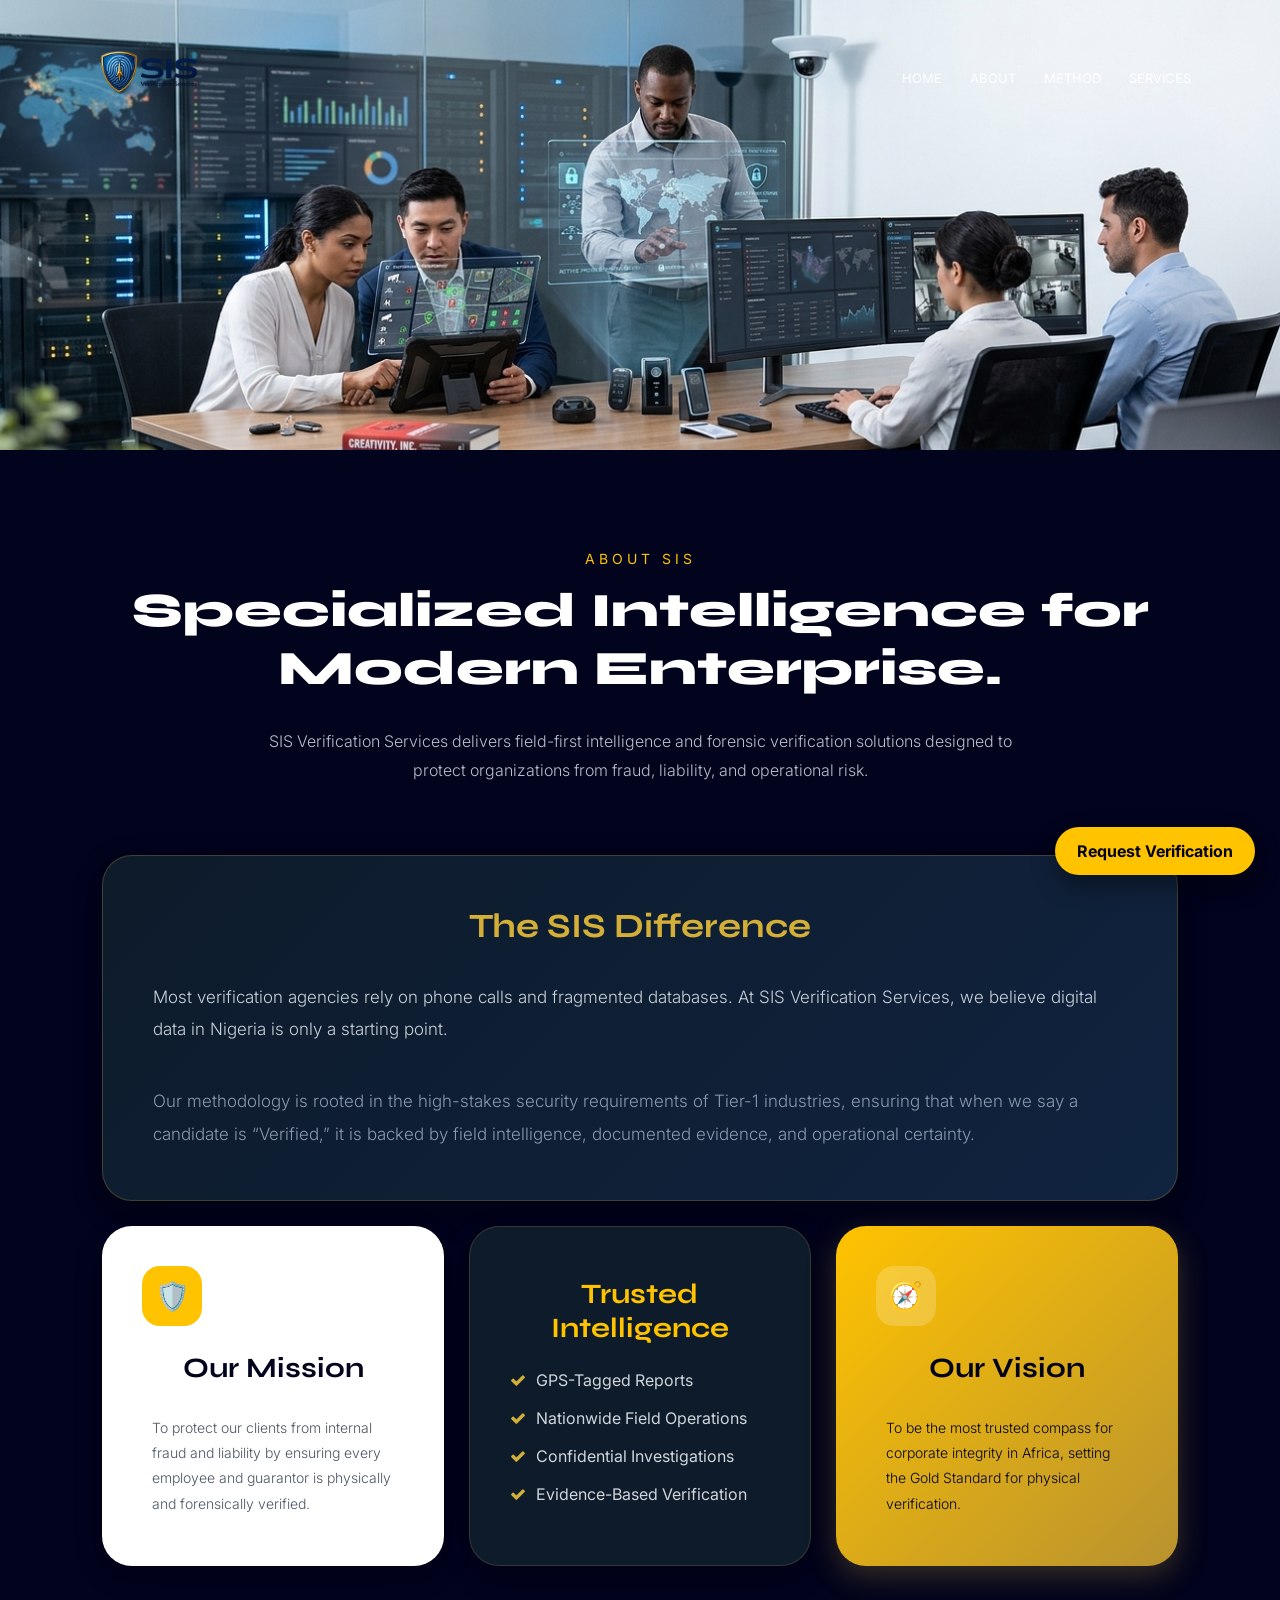
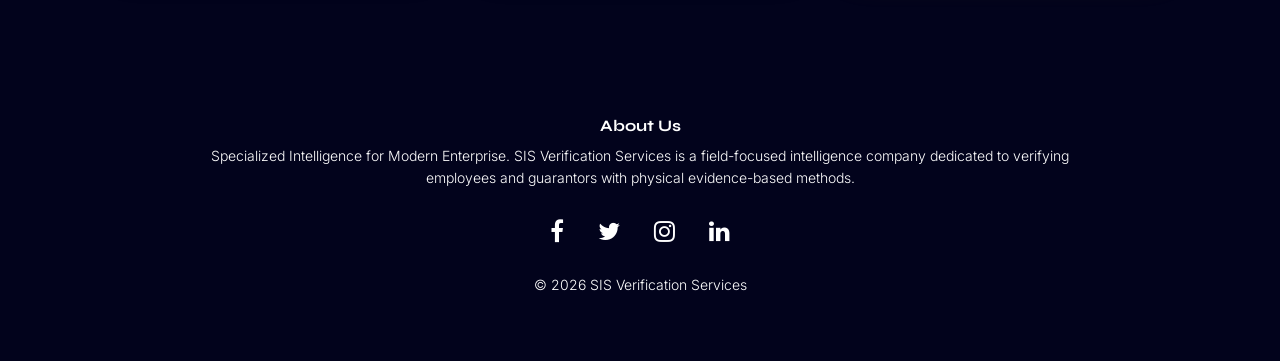
==== commit b152832c: "New Update changed some back ground and font style" ====
--- a/about.html
+++ b/about.html
@@ -6,6 +6,11 @@
     <meta name="viewport" content="width=device-width, initial-scale=1.0">
     <title>Document</title>
     <link rel="stylesheet" href="./style.css">
+    <!-- Link to Syne and Inter fonts -->
+    <link rel="preconnect" href="https://fonts.googleapis.com">
+    <link rel="preconnect" href="https://fonts.gstatic.com" crossorigin>
+    <link href="https://fonts.googleapis.com/css2?family=Syne:wght@400;700;800&family=Inter:wght@400;700&display=swap"
+        rel="stylesheet">
     <link rel="stylesheet" href="https://cdnjs.cloudflare.com/ajax/libs/font-awesome/4.7.0/css/font-awesome.min.css">
 </head>
 
--- a/style.css
+++ b/style.css
@@ -1,3 +1,26 @@
+/* Apply the font to the entire website */
+body {
+    font-family: 'Syne', sans-serif;
+    -webkit-font-smoothing: antialiased;
+    -moz-osx-font-smoothing: grayscale;
+}
+
+/* Optional: Specifically target headings for that bold look */
+h1, h2, h3, h4, h5, h6 {
+    font-family: 'Syne', sans-serif;
+    font-weight: 700; /* Bold weight */
+}
+
+/* Optional: Use Inter for body text if you prefer a more traditional feel */
+p, span, li {
+    font-family: 'Inter', sans-serif;
+    font-weight: 400;
+}
+
+
+
+
+
 * {
     margin: 0;
     padding: 0;
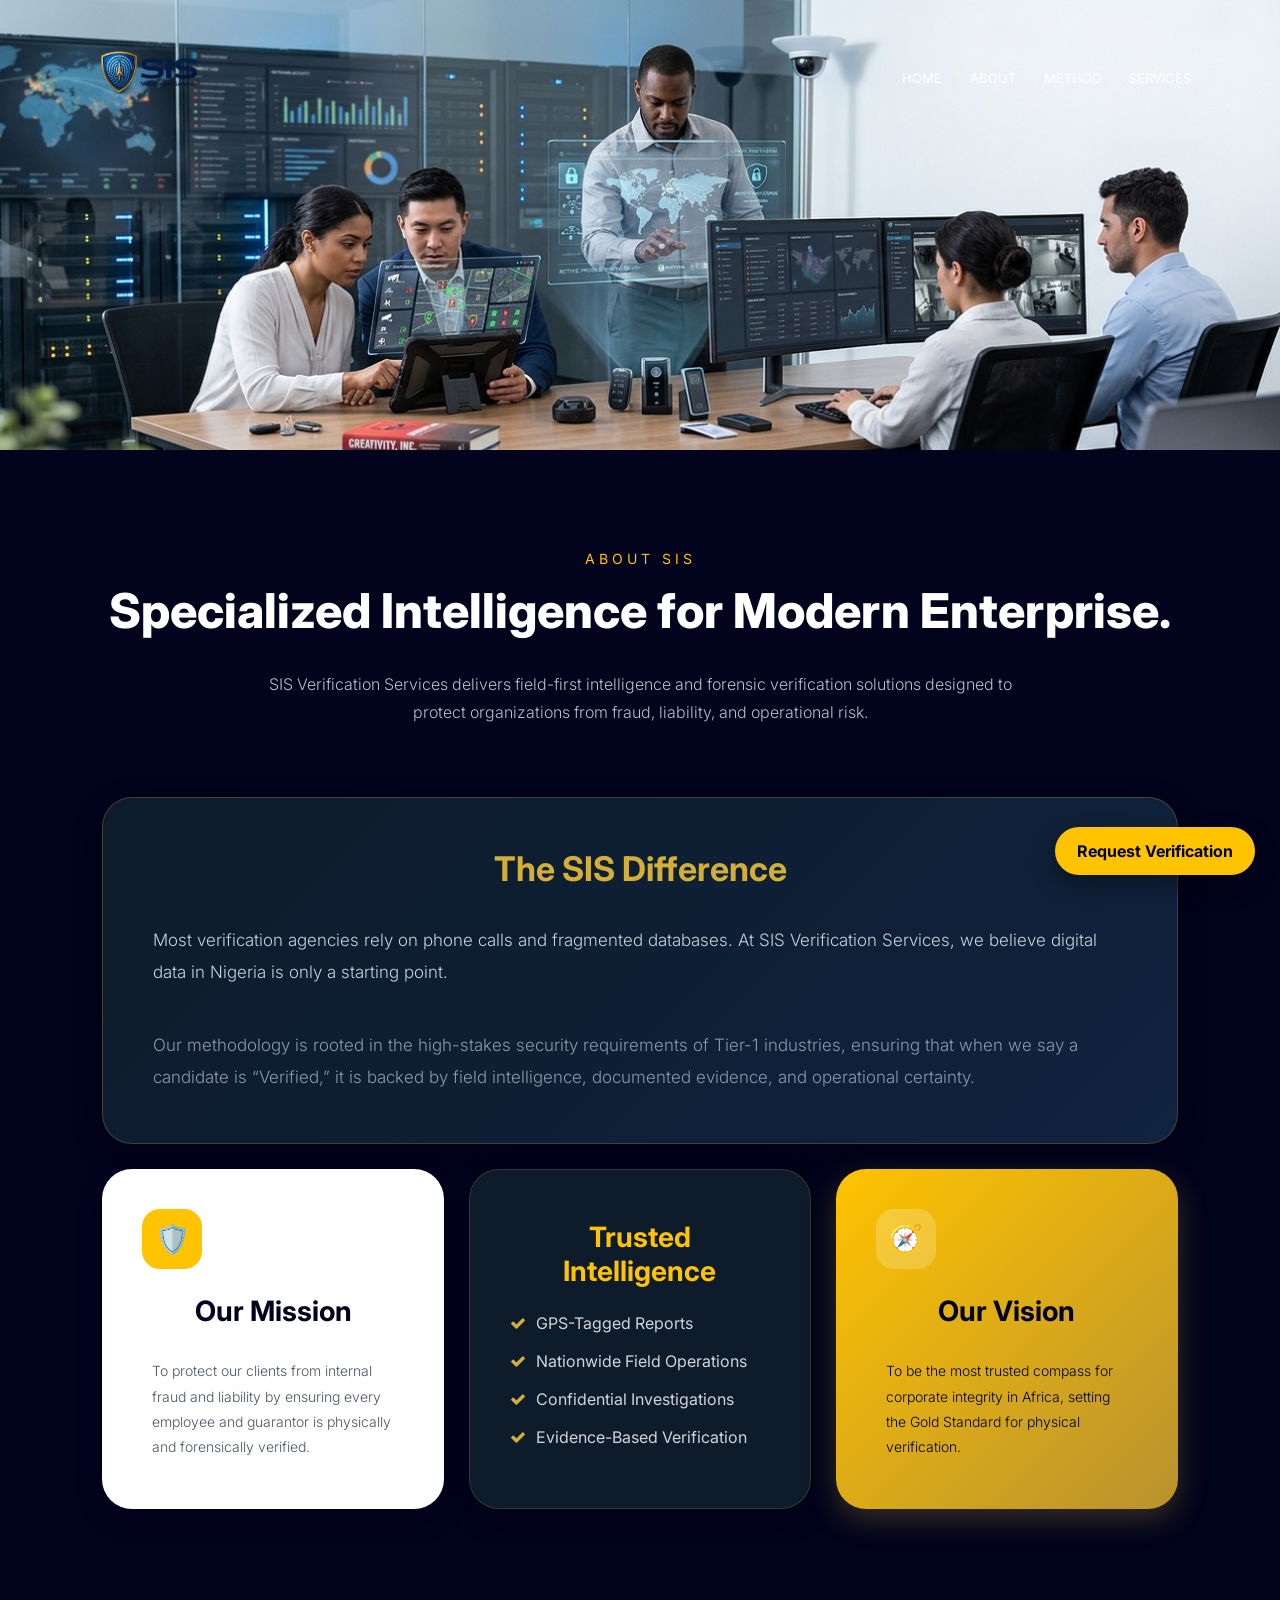
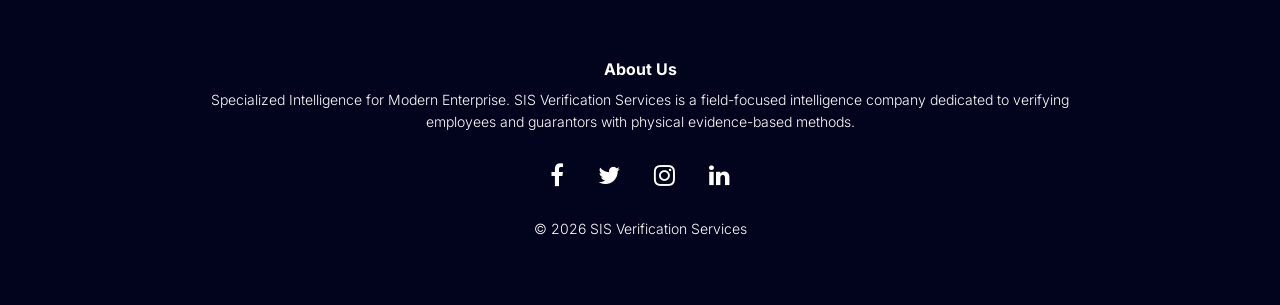
==== commit 67c8a250: "New Reset updated some pictures" ====
--- a/about.html
+++ b/about.html
@@ -6,11 +6,10 @@
     <meta name="viewport" content="width=device-width, initial-scale=1.0">
     <title>Document</title>
     <link rel="stylesheet" href="./style.css">
-    <!-- Link to Syne and Inter fonts -->
-    <link rel="preconnect" href="https://fonts.googleapis.com">
-    <link rel="preconnect" href="https://fonts.gstatic.com" crossorigin>
-    <link href="https://fonts.googleapis.com/css2?family=Syne:wght@400;700;800&family=Inter:wght@400;700&display=swap"
-        rel="stylesheet">
+    <!-- Connects to Google Fonts for the Inter family -->
+<link rel="preconnect" href="https://fonts.googleapis.com">
+<link rel="preconnect" href="https://fonts.gstatic.com" crossorigin>
+<link href="https://fonts.googleapis.com/css2?family=Inter:wght@400;700&display=swap" rel="stylesheet">
     <link rel="stylesheet" href="https://cdnjs.cloudflare.com/ajax/libs/font-awesome/4.7.0/css/font-awesome.min.css">
 </head>
 
--- a/style.css
+++ b/style.css
@@ -1,20 +1,9 @@
-/* Apply the font to the entire website */
 body {
-    font-family: 'Syne', sans-serif;
-    -webkit-font-smoothing: antialiased;
-    -moz-osx-font-smoothing: grayscale;
-}
-
-/* Optional: Specifically target headings for that bold look */
-h1, h2, h3, h4, h5, h6 {
-    font-family: 'Syne', sans-serif;
-    font-weight: 700; /* Bold weight */
-}
-
-/* Optional: Use Inter for body text if you prefer a more traditional feel */
-p, span, li {
+    /* This changes the font only. Your colors remain untouched. */
     font-family: 'Inter', sans-serif;
-    font-weight: 400;
+}
+h1, h2, h3, strong {
+    font-weight: 700;
 }
 
 
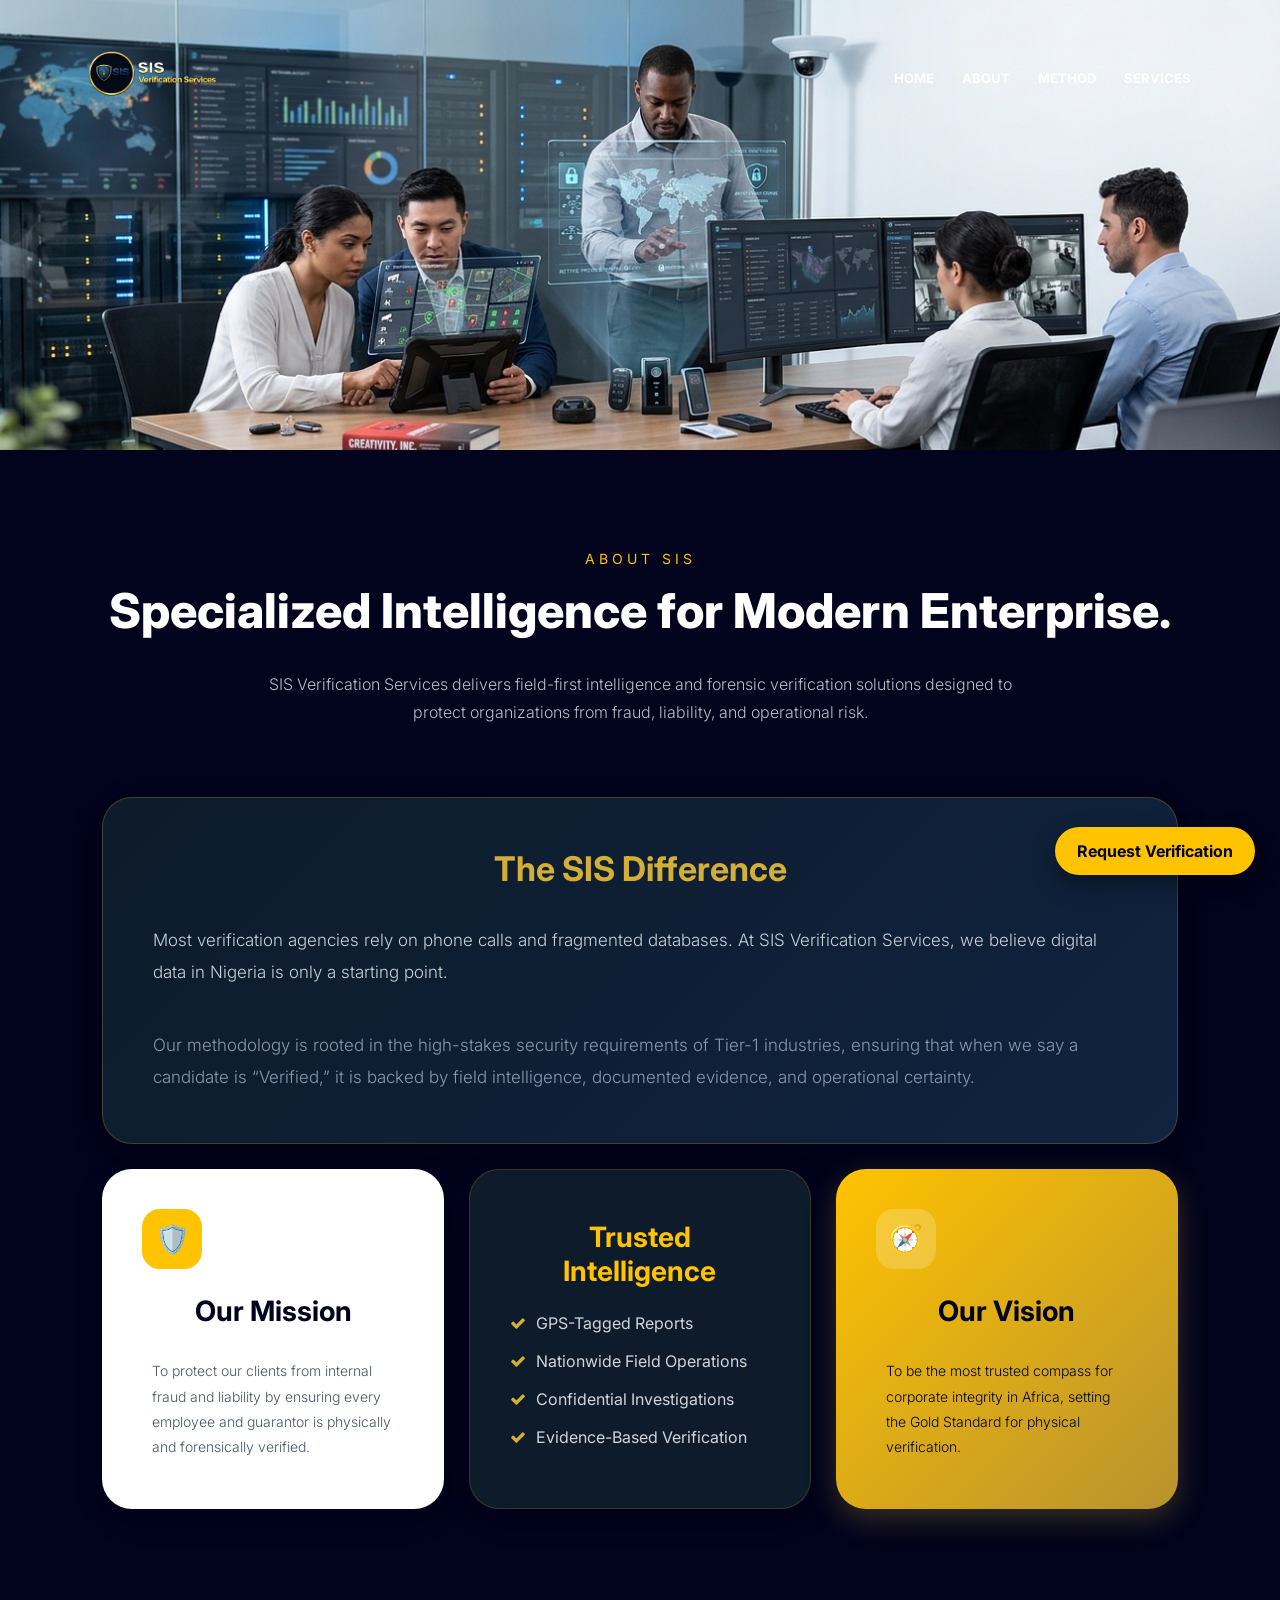
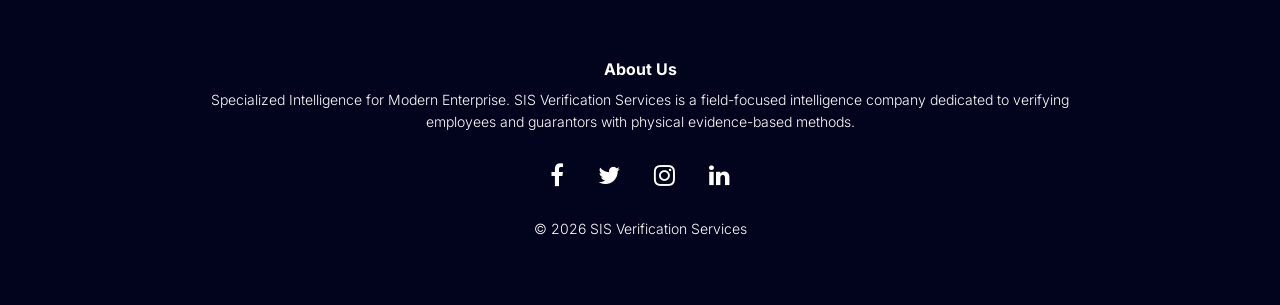
==== commit cd2fad0b: "button edit" ====
--- a/about.html
+++ b/about.html
@@ -16,7 +16,7 @@
 <body class="about-body">
     <section class="sub-header" id="dynamic-header">
         <nav>
-            <a href="index.html"><img src="./image/logo png.png" height="100" width="100"></a>
+            <a href="index.html"><img src="./image/loogo00.png" height="100" width="100"></a>
             <div class="nav-links" id="nav-links">
                 <i class="fa fa-times" onclick="hideMenu()"></i>
                 <ul>
--- a/style.css
+++ b/style.css
@@ -46,6 +46,7 @@
 .nav-links {
     flex: 1;
     text-align: right;
+    font-weight: bold;
 }
 
 .nav-links ul li {
@@ -86,7 +87,7 @@
 }
 
 .text-box h1 {
-    font-size: 62px;
+    font-size: 5rem;
 }
 
 .text-box span {
@@ -96,7 +97,7 @@
 
 .text-box p {
     margin: 10px 0 40px;
-    font-size: 14px;
+    font-size: 20px;
     color: #ffffff;
 }
 
@@ -110,6 +111,7 @@
     background: transparent;
     position: relative;
     cursor: pointer;
+    border-radius: 10px;
 }
 
 .hero-btn:hover {
@@ -124,7 +126,7 @@
 
 @media(max-width: 700px) {
     .text-box h1 {
-        font-size: 20px;
+        font-size: 40px;
     }
 
     .nav-links ul li {
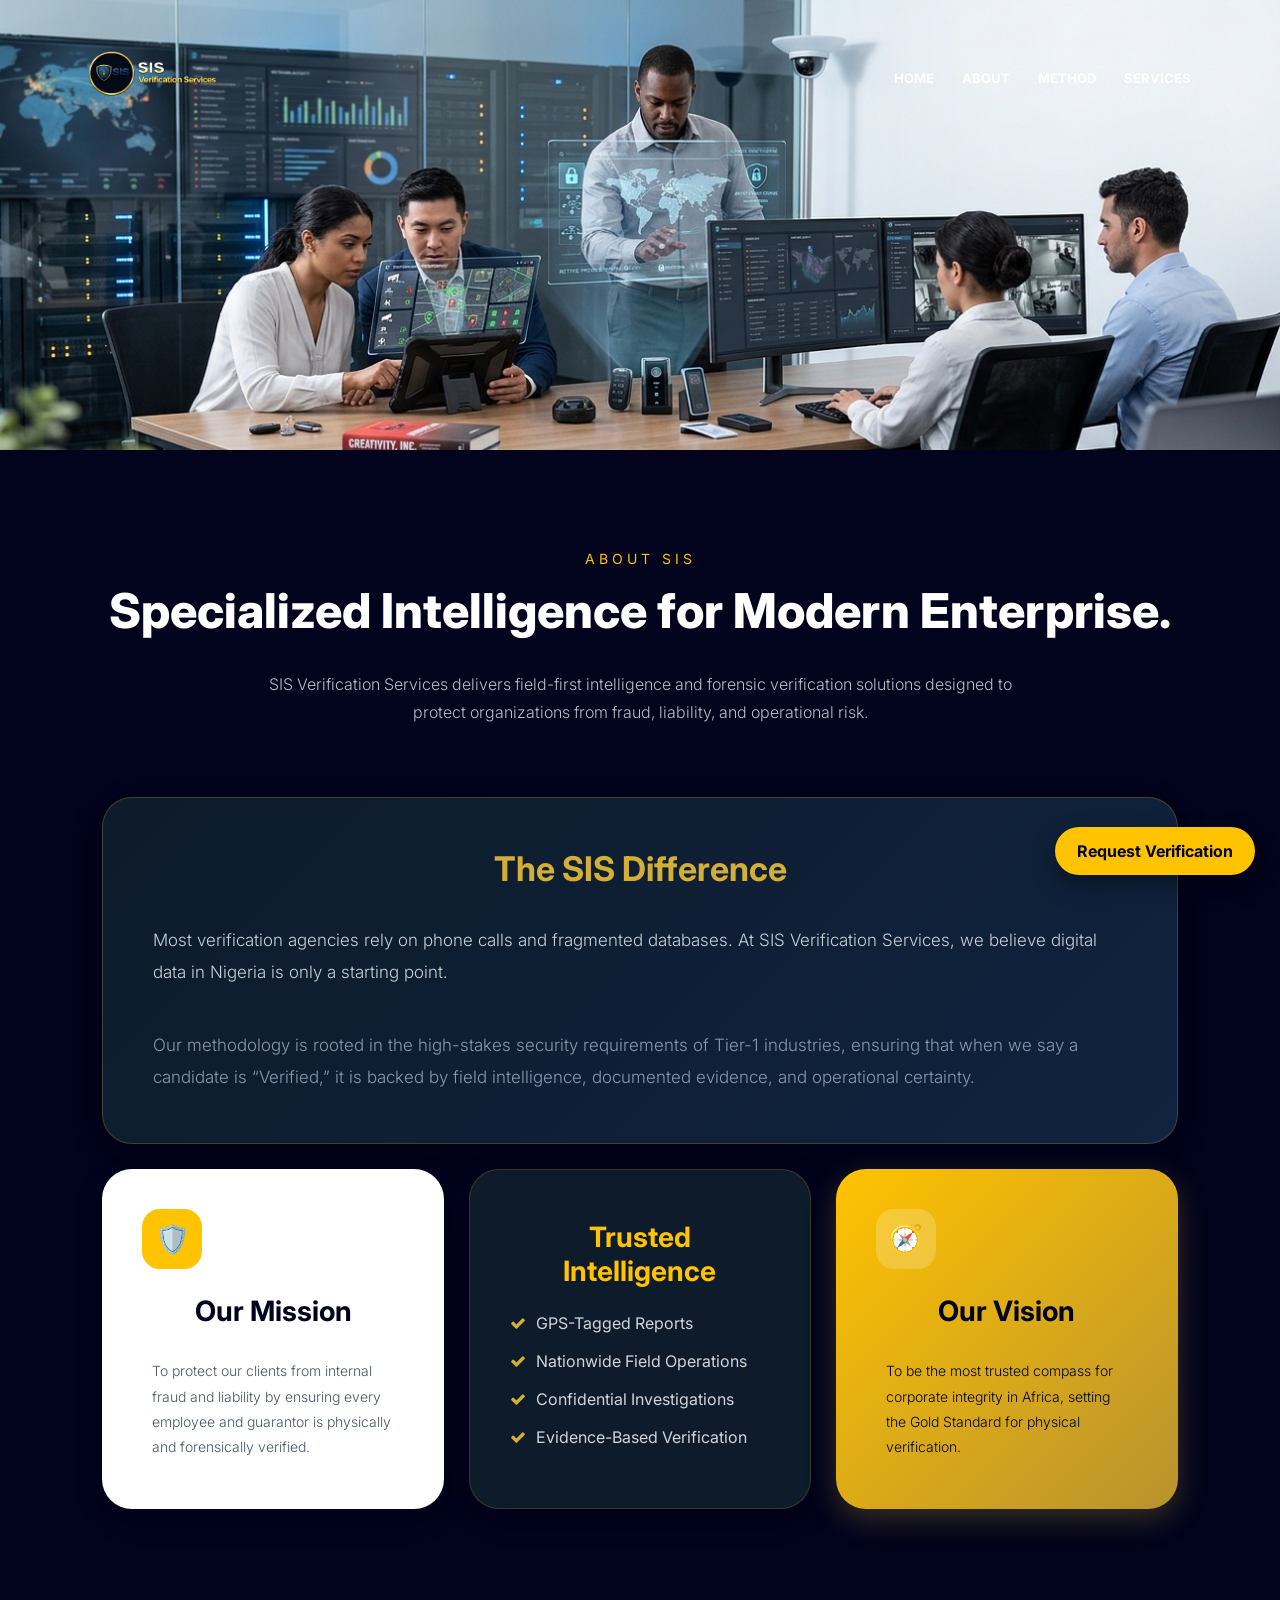
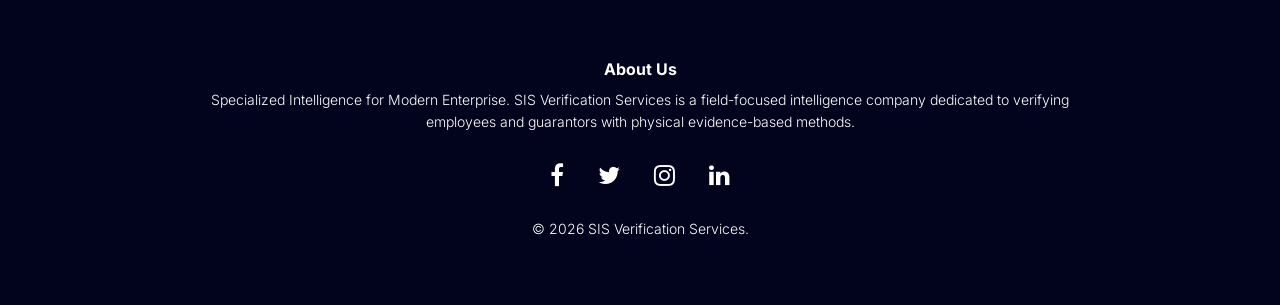
==== commit ad320bdb: "style update" ====
--- a/about.html
+++ b/about.html
@@ -123,7 +123,7 @@
             <i class="fa fa-linkedin"></i>
         </div>
 
-        <p>© 2026 SIS Verification Services</p>
+        <p>© 2026 SIS Verification Services.</p>
     </section>
 
 
--- a/style.css
+++ b/style.css
@@ -97,7 +97,7 @@
 
 .text-box p {
     margin: 10px 0 40px;
-    font-size: 20px;
+    font-size: 19px;
     color: #ffffff;
 }
 
@@ -111,7 +111,7 @@
     background: transparent;
     position: relative;
     cursor: pointer;
-    border-radius: 10px;
+    border-radius: 12px;
 }
 
 .hero-btn:hover {
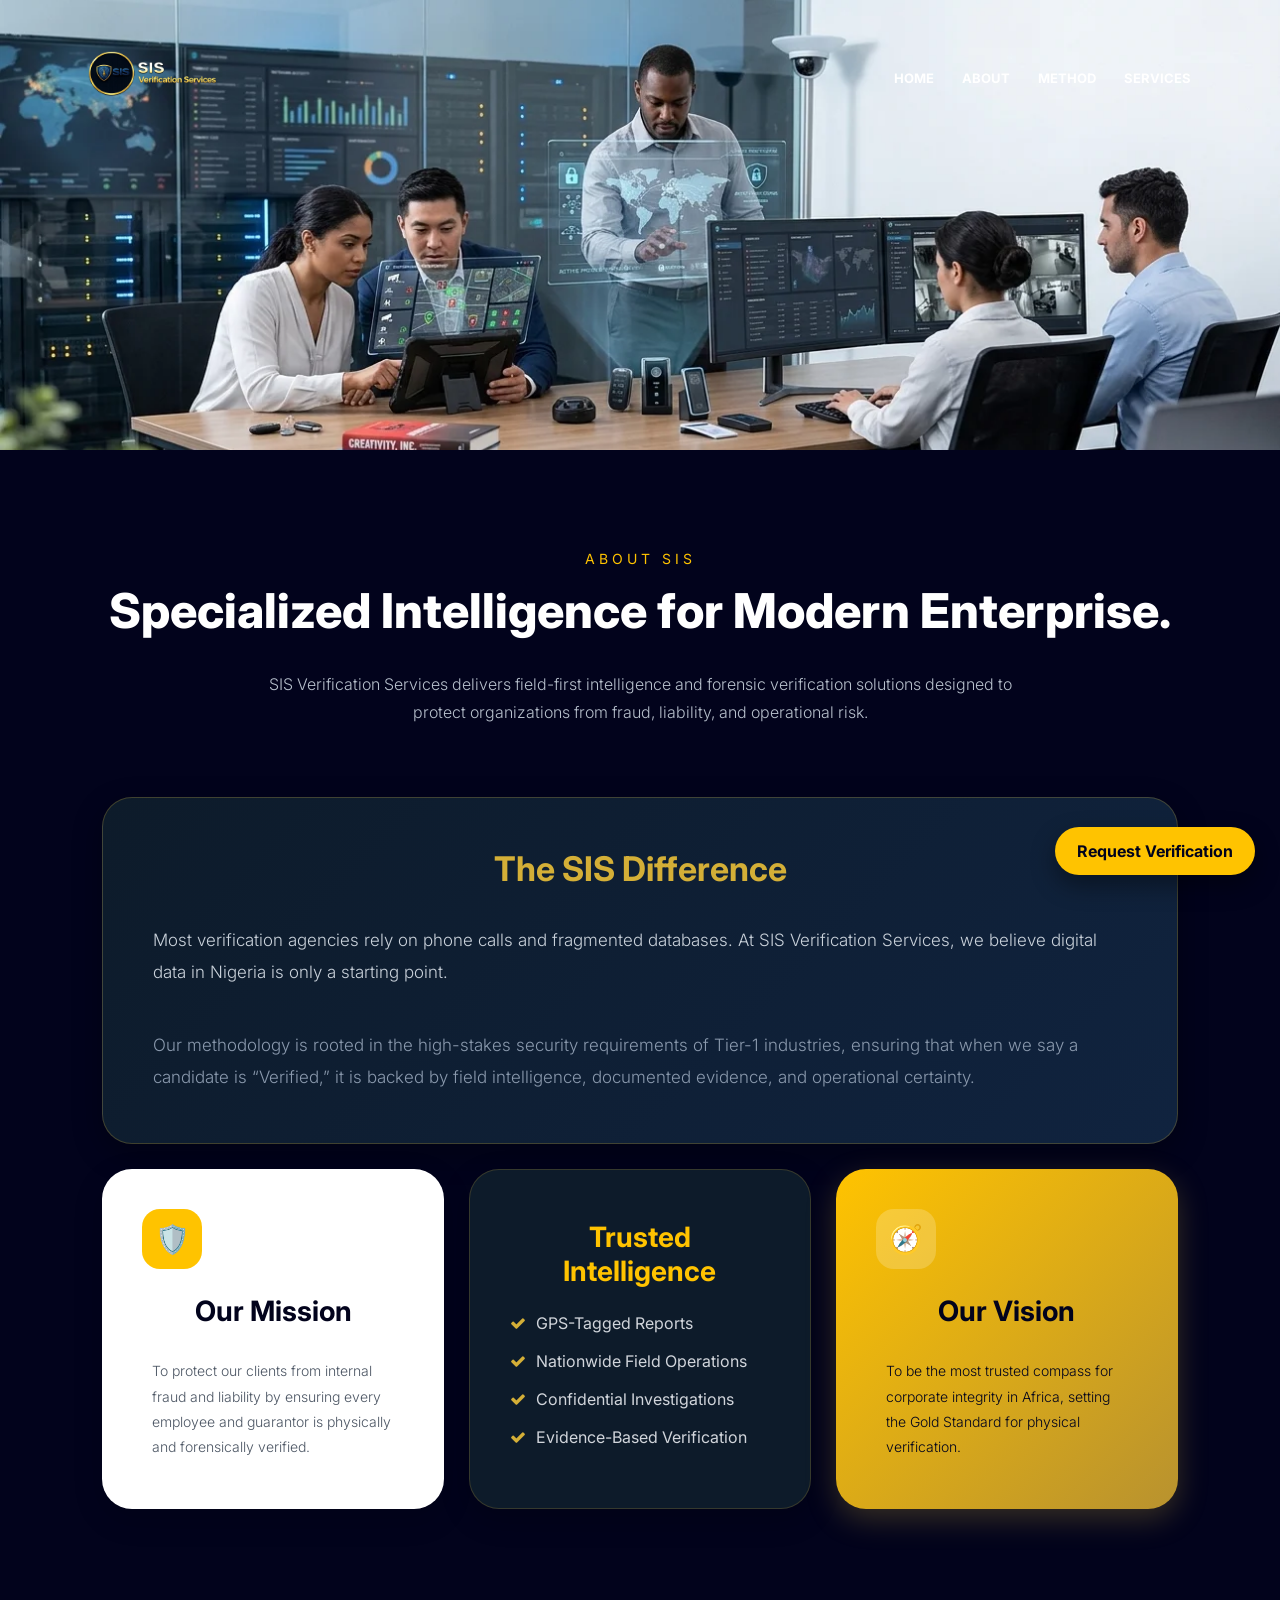
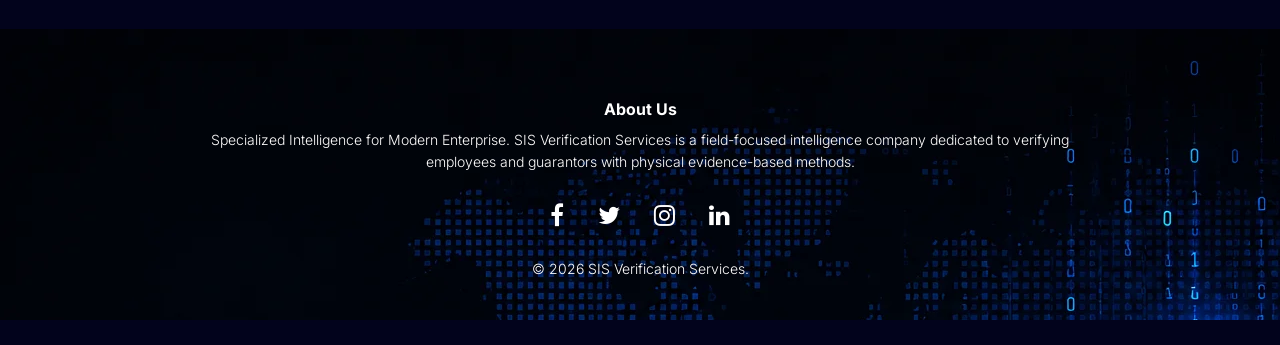
==== commit 2b068486: "image changes" ====
--- a/about.html
+++ b/about.html
@@ -16,7 +16,7 @@
 <body class="about-body">
     <section class="sub-header" id="dynamic-header">
         <nav>
-            <a href="index.html"><img src="./image/loogo00.png" height="100" width="100"></a>
+            <a href="index.html"><img src="./image/loog0transparent.webp" height="100" width="100"></a>
             <div class="nav-links" id="nav-links">
                 <i class="fa fa-times" onclick="hideMenu()"></i>
                 <ul>
--- a/style.css
+++ b/style.css
@@ -19,7 +19,7 @@
 .header {
     min-height: 100vh;
     width: 100%;
-    background-image: url(./image/index\ background.png);
+    background-image: url(./image/index\ background.webp);
     background-position: center;
     background-size: cover;
     position: relative;
@@ -282,7 +282,123 @@
 
 }
 
-
+/* SECTION */
+.verify-section{
+    width: 90%;
+    margin: auto;
+    padding: 100px 0;
+}
+
+/* HEADER */
+.verify-header{
+    text-align: center;
+    margin-bottom: 60px;
+}
+
+.verify-header span{
+    color: #FFC300;
+    font-weight: 700;
+    letter-spacing: 2px;
+}
+
+.verify-header h2{
+    font-size: 42px;
+    color: #02031c;
+}
+
+.verify-header p{
+    max-width: 800px;
+    margin: auto;
+    color: #02031c;
+    line-height: 1.7;
+}
+
+/* CARD */
+.verify-card{
+    display: flex;
+    align-items: center;
+    gap: 20px;
+
+    background: #fff;
+    padding: 20px;
+    margin-bottom: 25px;
+
+    border-radius: 15px;
+    box-shadow: 0 5px 20px rgba(0,0,0,0.08);
+
+    transition: 0.3s ease;
+}
+
+.verify-card:hover{
+    transform: translateY(-5px);
+}
+
+/* STEP NUMBER */
+.step-number{
+    width: 70px;
+    height: 70px;
+
+    background: #02031c;
+    color: #FFC300;
+
+    display: flex;
+    justify-content: center;
+    align-items: center;
+
+    font-size: 24px;
+    font-weight: bold;
+
+    border-radius: 12px;
+}
+
+/* TEXT */
+.verify-text{
+    flex: 1;
+}
+
+.verify-text h3{
+    color: #02031c;
+    margin-bottom: 8px;
+}
+
+.verify-text p{
+    color: #02031c;
+    line-height: 1.6;
+}
+
+/* IMAGE PER STEP */
+.step-image{
+    width: 140px;
+    height: 100px;
+    flex-shrink: 0;
+}
+
+.step-image img{
+    width: 100%;
+    height: 100%;
+    object-fit: cover;
+
+    border-radius: 12px;
+}
+
+/* RESPONSIVE */
+@media(max-width: 900px){
+
+    .verify-card{
+        flex-direction: column;
+        align-items: flex-start;
+    }
+
+    .step-image{
+        width: 100%;
+        height: 180px;
+        margin-top: 10px;
+    }
+
+    .verify-header h2{
+        font-size: 30px;
+    }
+}
 
 .method {
     display: flex;
@@ -291,7 +407,7 @@
     justify-content: center;
     text-align: center;
     padding: 100px 20px;
-    background-image: url(./image/index\ background.png);
+    background-image: url(./image/index\ background.webp);
     color: rgb(255, 255, 255);
 }
 
@@ -383,7 +499,7 @@
     justify-content: center;
     text-align: center;
     padding: 100px 20px;
-    background-image: url(./image/index\ background.png);
+    background-image: url(./image/index\ background.webp);
     color: rgb(255, 255, 255);
 }
 
@@ -481,7 +597,7 @@
 }
 
 .home-icons .fa {
-    color: #02031c;
+    color: #FFC300;
     /* Your brand Deep Blue */
     margin: 0 15px;
     font-size: 24px;
@@ -491,7 +607,7 @@
 
 /* Hover effect using your Gold Standard color */
 .home-icons .fa:hover {
-    color: #FFC300;
+    color: #fff;
     /* Your brand Gold */
     transform: scale(1.2);
 }
@@ -536,11 +652,11 @@
 
 
 
-/* Abour Us */
+/* About Us */
 .sub-header {
     height: 50vh;
     width: 100%;
-    background-image: url(./image/aboutpage\ \(1\).png);
+    background-image: url(./image/aboutpage\ \(1\).webp);
     background-position: center;
     background-size: cover;
     text-align: center;
@@ -765,7 +881,7 @@
 .method-header {
     height: 50vh;
     width: 100%;
-    background-image: url(./image/method\ logo\ \(1\).png);
+    background-image: url(./image/method\ logo\ \(1\).webp);
     background-position: center;
     background-size: cover;
     text-align: center;
@@ -775,6 +891,7 @@
 .method-header h1 {
     margin-top: 100px;
 }
+
 
 
 /* PAI SECTION */
@@ -895,7 +1012,7 @@
 .serve-header {
     height: 50vh;
     width: 100%;
-    background-image: url(./image/service\ img.png);
+    background-image: url(./image/service\ img.webp);
     background-position: center;
     background-size: cover;
     text-align: center;
@@ -1099,7 +1216,7 @@
 
 .contact-section {
     padding: 100px 8%;
-    background-image: url(./image/method\ logo\ \(1\).png);
+    background-image: url(./image/method\ logo\ \(1\).webp);
 }
 
 .contact-header {
@@ -1121,7 +1238,7 @@
 .contact-form-header {
     height: 50vh;
     width: 100%;
-    background-image: url(./image/contactemp.png);
+    background-image: url(./image/contactemp.webp);
     background-position: center;
     background-size: cover;
     text-align: center;
@@ -1218,4 +1335,182 @@
         font-size: 13px;
         padding: 10px 16px;
     }
+}
+
+
+/* ========================= */
+/* FOOTER */
+/* ========================= */
+
+.footer{
+
+    background-image: url(./image/index\ background.webp);
+
+    color: #fff;
+
+    padding-top: 70px;
+}
+
+
+/* CONTAINER */
+
+.footer-container{
+
+    width: 90%;
+
+    margin: auto;
+
+    display: grid;
+
+    grid-template-columns: repeat(4, 1fr);
+
+    gap: 40px;
+}
+
+
+/* FOOTER BOX */
+
+.footer-box h3{
+
+    font-size: 28px;
+
+    margin-bottom: 25px;
+
+    color: #D4AF37;
+}
+
+.footer-box p{
+
+    line-height: 2;
+
+    color: #ddd;
+
+    font-size: 16px;
+}
+
+
+/* LINKS */
+
+.footer-box ul{
+
+    list-style: none;
+}
+
+.footer-box ul li{
+
+    margin-bottom: 18px;
+}
+
+.footer-box ul li a{
+
+    text-decoration: none;
+
+    color: #fff;
+
+    font-size: 17px;
+
+    transition: 0.3s;
+}
+
+.footer-box ul li a:hover{
+
+    color: #D4AF37;
+
+    padding-left: 5px;
+}
+
+
+/* SOCIAL ICONS */
+
+.social-icons{
+
+    display: flex;
+
+    flex-wrap: wrap;
+
+    gap: 15px;
+}
+
+.social-icons a{
+
+    width: 55px;
+    height: 55px;
+
+    display: flex;
+    justify-content: center;
+    align-items: center;
+
+    border-radius: 50%;
+
+    background: #111;
+
+    color: white;
+
+    font-size: 22px;
+
+    text-decoration: none;
+
+    transition: 0.3s ease;
+}
+
+.social-icons a:hover{
+
+    background: #D4AF37;
+
+    transform: translateY(-5px);
+}
+
+
+/* FOOTER BOTTOM */
+
+.footer-bottom{
+
+    text-align: center;
+
+    padding: 25px 0;
+
+    margin-top: 60px;
+
+    border-top: 1px solid rgba(255,255,255,0.1);
+}
+
+.footer-bottom p{
+
+    color: #aaa;
+
+    font-size: 15px;
+}
+
+
+/* ========================= */
+/* RESPONSIVE */
+/* ========================= */
+
+@media(max-width: 991px){
+
+    .footer-container{
+
+        grid-template-columns: repeat(2, 1fr);
+    }
+}
+
+
+@media(max-width: 600px){
+
+    .footer-container{
+
+        grid-template-columns: 1fr;
+
+        text-align: center;
+    }
+
+    .social-icons{
+
+        justify-content: center;
+    }
+
+    .footer-box h3{
+
+        font-size: 24px;
+    }
 }
